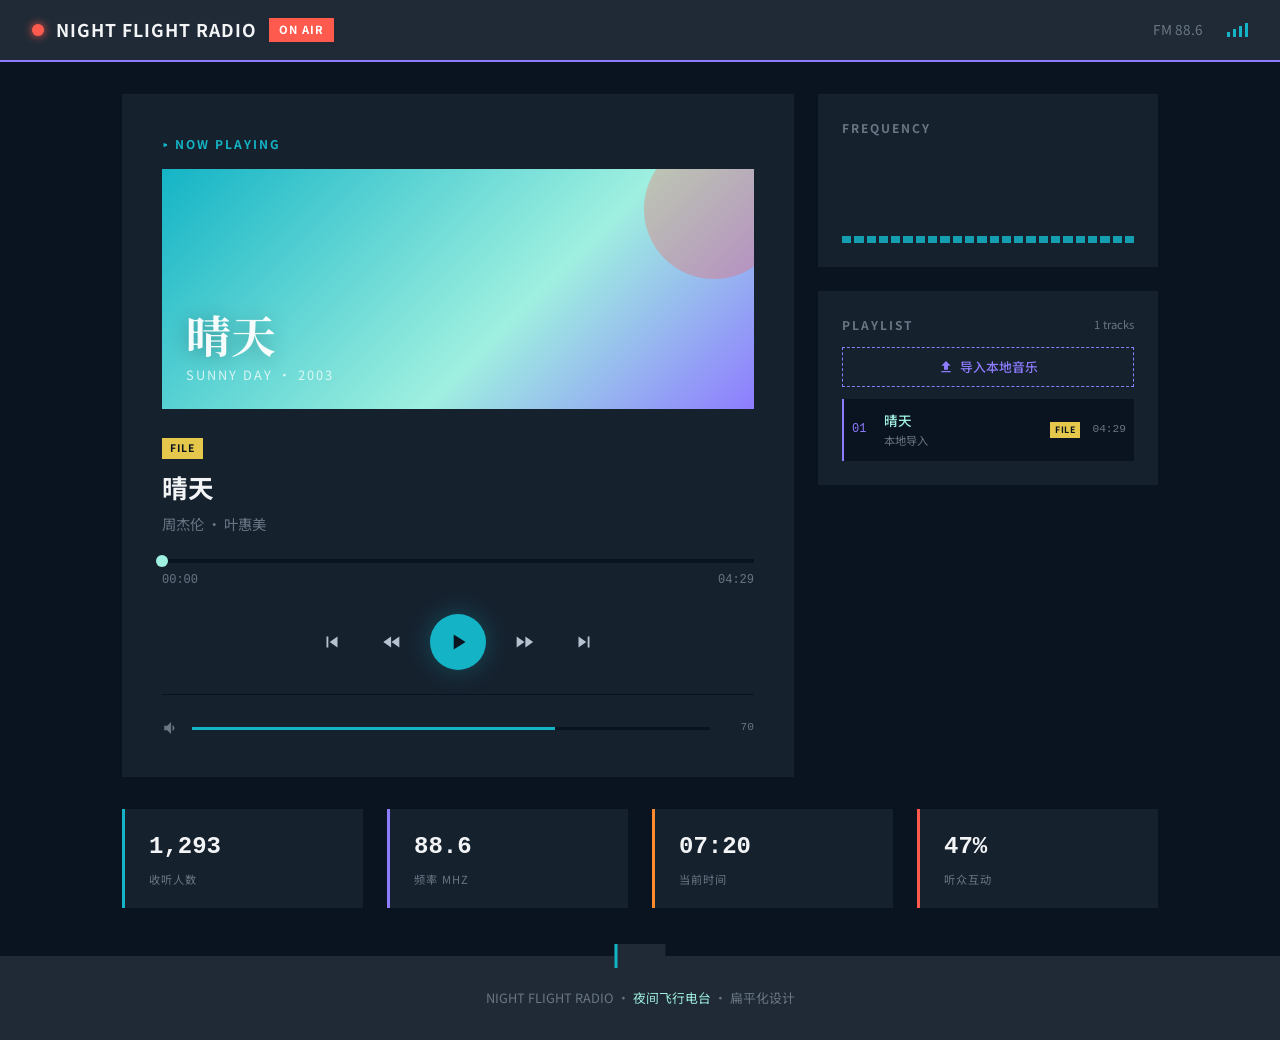
==== night-flight.html @ c96d4cb4 "Rename flat-ui-night-flight.html to night-flight.html" ====
<!DOCTYPE html>
<html lang="zh-CN">
<head>
    <meta charset="UTF-8">
    <meta name="viewport" content="width=device-width, initial-scale=1.0">
    <title>夜间飞行 · Night Radio</title>
    <link href="https://fonts.googleapis.com/css2?family=Noto+Sans+SC:wght@300;400;500;700&family=Noto+Serif+SC:wght@700&display=swap" rel="stylesheet">
    <style>
        :root {
            --night-runway: #0A1320;
            --wet-asphalt: #1F2A36;
            --panel: #16212E;
            --panel-hover: #1C2935;
            --vaporwave-teal: #14B4C6;
            --hologram-mint: #9FF0E0;
            --synthwave-purple: #8E7CFF;
            --neon-kanji: #FF5A4E;
            --sunset-glare: #FF8B2E;
            --mist-peach: #FFC19A;
            --streetlamp: #E5C84B;
            --text-bright: #F2F4F6;
            --text-mid: #B6C2CF;
            --text-dim: #6A7684;
        }

        * { margin: 0; padding: 0; box-sizing: border-box; }

        body {
            font-family: 'Noto Sans SC', -apple-system, sans-serif;
            background: var(--night-runway);
            color: var(--text-bright);
            line-height: 1.6;
            min-height: 100vh;
        }

        .topbar {
            background: var(--wet-asphalt);
            padding: 1rem 2rem;
            display: flex;
            justify-content: space-between;
            align-items: center;
            border-bottom: 2px solid var(--synthwave-purple);
        }

        .brand {
            display: flex;
            align-items: center;
            gap: 12px;
            font-weight: 700;
            font-size: 1.1rem;
            letter-spacing: 1px;
            color: var(--text-bright);
        }

        .brand-icon {
            width: 12px;
            height: 12px;
            border-radius: 50%;
            background: var(--neon-kanji);
            box-shadow: 0 0 10px var(--neon-kanji);
            animation: pulse 1.5s ease-in-out infinite;
        }

        @keyframes pulse {
            0%, 100% { opacity: 1; }
            50% { opacity: 0.4; }
        }

        .live-tag {
            background: var(--neon-kanji);
            color: #fff;
            font-size: 0.7rem;
            font-weight: 700;
            padding: 3px 10px;
            letter-spacing: 1px;
        }

        .topbar-right {
            display: flex;
            align-items: center;
            gap: 1.5rem;
            font-size: 0.85rem;
            color: var(--text-dim);
        }

        .signal-dots { display: flex; gap: 3px; align-items: flex-end; }
        .signal-dots span { width: 3px; background: var(--vaporwave-teal); }
        .signal-dots span:nth-child(1) { height: 5px; }
        .signal-dots span:nth-child(2) { height: 8px; }
        .signal-dots span:nth-child(3) { height: 11px; }
        .signal-dots span:nth-child(4) { height: 14px; }

        .layout {
            max-width: 1100px;
            margin: 2rem auto;
            padding: 0 2rem;
            display: grid;
            grid-template-columns: 1fr 340px;
            gap: 1.5rem;
        }

        .now-playing {
            background: var(--panel);
            padding: 2.5rem;
        }

        .np-label {
            font-size: 0.75rem;
            font-weight: 700;
            letter-spacing: 2px;
            color: var(--vaporwave-teal);
            text-transform: uppercase;
            margin-bottom: 1rem;
        }

        .np-cover {
            width: 100%;
            height: 240px;
            background: linear-gradient(135deg, var(--synthwave-purple) 0%, var(--vaporwave-teal) 60%, var(--hologram-mint) 100%);
            display: flex;
            align-items: flex-end;
            padding: 1.5rem;
            margin-bottom: 1.5rem;
            position: relative;
            overflow: hidden;
            cursor: pointer;
            transition: opacity 0.2s;
        }

        .np-cover:hover { opacity: 0.9; }

        .np-cover::after {
            content: "";
            position: absolute;
            right: -30px;
            top: -30px;
            width: 140px;
            height: 140px;
            border-radius: 50%;
            background: rgba(255, 90, 78, 0.3);
        }

        .np-cover-text { position: relative; z-index: 1; }

        .np-cover-text .jp {
            font-family: 'Noto Serif SC', serif;
            font-size: 2.8rem;
            font-weight: 700;
            color: rgba(255,255,255,0.95);
            line-height: 1.2;
            text-shadow: 0 2px 20px rgba(0,0,0,0.3);
        }

        .np-cover-text .en {
            font-size: 0.8rem;
            color: rgba(255,255,255,0.75);
            letter-spacing: 2px;
            margin-top: 4px;
        }

        .np-cover-upload {
            position: absolute;
            inset: 0;
            display: flex;
            align-items: center;
            justify-content: center;
            flex-direction: column;
            gap: 8px;
            color: rgba(255,255,255,0.7);
            font-size: 0.85rem;
            opacity: 0;
            transition: opacity 0.2s;
            z-index: 2;
        }

        .np-cover:hover .np-cover-upload { opacity: 1; }

        .np-cover-upload svg { width: 32px; height: 32px; fill: rgba(255,255,255,0.7); }

        .np-title {
            font-size: 1.6rem;
            font-weight: 700;
            margin-bottom: 0.25rem;
            color: var(--text-bright);
        }

        .np-artist {
            font-size: 0.9rem;
            color: var(--text-dim);
            margin-bottom: 1.5rem;
        }

        .np-badge {
            display: inline-block;
            font-size: 0.65rem;
            font-weight: 700;
            padding: 2px 8px;
            letter-spacing: 1px;
            text-transform: uppercase;
            margin-bottom: 0.5rem;
            color: var(--night-runway);
        }

        .badge-synth { background: var(--synthwave-purple); color: #fff; }
        .badge-file { background: var(--streetlamp); }

        .np-progress { margin-bottom: 1.5rem; }

        .np-bar {
            height: 4px;
            background: var(--night-runway);
            position: relative;
            margin-bottom: 0.5rem;
            cursor: pointer;
        }

        .np-bar-fill {
            height: 100%;
            width: 0%;
            background: var(--synthwave-purple);
            transition: width 0.15s linear;
        }

        .np-bar-dot {
            position: absolute;
            left: 0%;
            top: -4px;
            width: 12px;
            height: 12px;
            border-radius: 50%;
            background: var(--hologram-mint);
            transform: translateX(-50%);
            transition: left 0.15s linear;
        }

        .np-times {
            display: flex;
            justify-content: space-between;
            font-size: 0.75rem;
            color: var(--text-dim);
            font-family: 'Courier New', monospace;
        }

        .np-controls {
            display: flex;
            align-items: center;
            justify-content: center;
            gap: 1rem;
        }

        .ctrl {
            border: none;
            background: transparent;
            cursor: pointer;
            width: 44px;
            height: 44px;
            display: flex;
            align-items: center;
            justify-content: center;
            border-radius: 50%;
            transition: background 0.2s, color 0.2s;
            color: var(--text-mid);
        }

        .ctrl svg { width: 22px; height: 22px; fill: currentColor; }

        .ctrl:hover {
            background: var(--panel-hover);
            color: var(--vaporwave-teal);
        }

        .ctrl-play {
            width: 56px;
            height: 56px;
            border-radius: 50%;
            background: var(--vaporwave-teal);
            color: var(--night-runway);
            box-shadow: 0 0 24px rgba(20, 180, 198, 0.3);
        }

        .ctrl-play svg { width: 26px; height: 26px; }

        .ctrl-play:hover {
            background: var(--hologram-mint);
            color: var(--night-runway);
            box-shadow: 0 0 32px rgba(159, 240, 224, 0.4);
        }

        .np-volume {
            display: flex;
            align-items: center;
            gap: 0.75rem;
            margin-top: 1.5rem;
            padding-top: 1.5rem;
            border-top: 1px solid var(--night-runway);
        }

        .vol-icon { color: var(--text-dim); display: flex; align-items: center; }
        .vol-icon svg { width: 18px; height: 18px; fill: currentColor; }

        .vol-bar {
            flex: 1;
            height: 3px;
            background: var(--night-runway);
            position: relative;
            cursor: pointer;
        }

        .vol-fill {
            height: 100%;
            width: 70%;
            background: var(--vaporwave-teal);
        }

        .vol-val {
            font-size: 0.7rem;
            color: var(--text-dim);
            font-family: 'Courier New', monospace;
            width: 32px;
            text-align: right;
        }

        .sidebar {
            display: flex;
            flex-direction: column;
            gap: 1.5rem;
        }

        .visualizer {
            background: var(--panel);
            padding: 1.5rem;
        }

        .vis-title {
            font-size: 0.75rem;
            font-weight: 700;
            letter-spacing: 2px;
            color: var(--text-dim);
            text-transform: uppercase;
            margin-bottom: 1rem;
        }

        .vis-bars {
            display: flex;
            align-items: flex-end;
            gap: 3px;
            height: 90px;
        }

        .vis-bars span {
            flex: 1;
            background: var(--vaporwave-teal);
            opacity: 0.85;
            height: 8%;
            transition: height 0.06s ease;
        }

        .playlist {
            background: var(--panel);
            padding: 1.5rem;
        }

        .pl-head {
            display: flex;
            justify-content: space-between;
            align-items: center;
            margin-bottom: 0.75rem;
        }

        .pl-title {
            font-size: 0.75rem;
            font-weight: 700;
            letter-spacing: 2px;
            color: var(--text-dim);
            text-transform: uppercase;
        }

        .pl-count {
            font-size: 0.7rem;
            color: var(--text-dim);
        }

        .import-btn {
            display: flex;
            align-items: center;
            justify-content: center;
            gap: 6px;
            width: 100%;
            padding: 0.6rem;
            margin-bottom: 0.75rem;
            background: transparent;
            border: 1px dashed var(--synthwave-purple);
            color: var(--synthwave-purple);
            font-family: inherit;
            font-size: 0.8rem;
            font-weight: 500;
            cursor: pointer;
            transition: background 0.2s, color 0.2s;
        }

        .import-btn:hover {
            background: var(--synthwave-purple);
            color: #fff;
        }

        .import-btn svg { width: 16px; height: 16px; fill: currentColor; }

        .pl-list {
            max-height: 340px;
            overflow-y: auto;
        }

        .pl-list::-webkit-scrollbar { width: 4px; }
        .pl-list::-webkit-scrollbar-track { background: var(--night-runway); }
        .pl-list::-webkit-scrollbar-thumb { background: var(--wet-asphalt); }

        .pl-item {
            display: flex;
            align-items: center;
            gap: 0.75rem;
            padding: 0.7rem 0.5rem;
            cursor: pointer;
            transition: background 0.15s;
            border-left: 2px solid transparent;
        }

        .pl-item:hover { background: var(--night-runway); }

        .pl-num {
            font-size: 0.75rem;
            color: var(--text-dim);
            font-family: 'Courier New', monospace;
            width: 20px;
        }

        .pl-info { flex: 1; min-width: 0; }

        .pl-name {
            font-size: 0.85rem;
            font-weight: 500;
            color: var(--text-mid);
            white-space: nowrap;
            overflow: hidden;
            text-overflow: ellipsis;
        }

        .pl-artist {
            font-size: 0.7rem;
            color: var(--text-dim);
        }

        .pl-dur {
            font-size: 0.7rem;
            color: var(--text-dim);
            font-family: 'Courier New', monospace;
        }

        .pl-type {
            font-size: 0.55rem;
            padding: 1px 5px;
            font-weight: 700;
            letter-spacing: 0.5px;
        }

        .pl-type-synth { background: var(--synthwave-purple); color: #fff; }
        .pl-type-file { background: var(--streetlamp); color: var(--night-runway); }

        .pl-item.active {
            background: var(--night-runway);
            border-left-color: var(--synthwave-purple);
        }

        .pl-item.active .pl-name { color: var(--hologram-mint); }
        .pl-item.active .pl-num { color: var(--synthwave-purple); }

        .statusbar {
            max-width: 1100px;
            margin: 0 auto 3rem;
            padding: 0 2rem;
            display: grid;
            grid-template-columns: repeat(4, 1fr);
            gap: 1.5rem;
        }

        .stat {
            background: var(--panel);
            padding: 1.2rem 1.5rem;
            border-left: 3px solid var(--vaporwave-teal);
        }

        .stat:nth-child(2) { border-left-color: var(--synthwave-purple); }
        .stat:nth-child(3) { border-left-color: var(--sunset-glare); }
        .stat:nth-child(4) { border-left-color: var(--neon-kanji); }

        .stat-val {
            font-size: 1.5rem;
            font-weight: 700;
            font-family: 'Courier New', monospace;
            color: var(--text-bright);
        }

        .stat-label {
            font-size: 0.7rem;
            color: var(--text-dim);
            letter-spacing: 1px;
            text-transform: uppercase;
            margin-top: 0.25rem;
        }

        .footer {
            text-align: center;
            padding: 2rem;
            background: var(--wet-asphalt);
            color: var(--text-dim);
            font-size: 0.8rem;
        }

        .footer span { color: var(--hologram-mint); }

        .toast {
            position: fixed;
            bottom: 2rem;
            left: 50%;
            transform: translateX(-50%) translateY(100px);
            background: var(--wet-asphalt);
            color: var(--hologram-mint);
            padding: 0.75rem 1.5rem;
            font-size: 0.85rem;
            border-left: 3px solid var(--vaporwave-teal);
            transition: transform 0.3s ease;
            z-index: 100;
        }

        .toast.show { transform: translateX(-50%) translateY(0); }

        @media (max-width: 860px) {
            .layout { grid-template-columns: 1fr; }
            .statusbar { grid-template-columns: repeat(2, 1fr); }
        }
    </style>
</head>
<body>

    <header class="topbar">
        <div class="brand">
            <span class="brand-icon"></span>
            <span>NIGHT FLIGHT RADIO</span>
            <span class="live-tag">ON AIR</span>
        </div>
        <div class="topbar-right">
            <span>FM 88.6</span>
            <div class="signal-dots">
                <span></span><span></span><span></span><span></span>
            </div>
        </div>
    </header>

    <div class="layout">
        <main class="now-playing">
            <div class="np-label">▸ NOW PLAYING</div>
            <div class="np-cover" id="npCover">
                <div class="np-cover-text">
                    <div class="jp" id="coverJp">晴天</div>
                    <div class="en" id="coverEn">SUNNY DAY · 2003</div>
                </div>
                <div class="np-cover-upload">
                    <svg viewBox="0 0 24 24"><path d="M12 2C6.48 2 2 6.48 2 12s4.48 10 10 10 10-4.48 10-10S17.52 2 12 2zm5 11h-4v4h-2v-4H7v-2h4V7h2v4h4v2z"/></svg>
                    <span>点击导入音乐</span>
                </div>
            </div>
            <span class="np-badge badge-synth" id="npBadge">SYNTH</span>
            <h1 class="np-title" id="npTitle">晴天</h1>
            <p class="np-artist" id="npArtist">周杰伦 · 叶惠美</p>

            <div class="np-progress">
                <div class="np-bar" id="progressBar">
                    <div class="np-bar-fill" id="progressFill"></div>
                    <div class="np-bar-dot" id="progressDot"></div>
                </div>
                <div class="np-times">
                    <span id="curTime">00:00</span>
                    <span id="totTime">04:29</span>
                </div>
            </div>

            <div class="np-controls">
                <button class="ctrl" id="btnPrev" title="上一首">
                    <svg viewBox="0 0 24 24"><path d="M6 6h2v12H6V6zm3.5 6l8.5 6V6l-8.5 6z"/></svg>
                </button>
                <button class="ctrl" id="btnBack" title="后退10秒">
                    <svg viewBox="0 0 24 24"><path d="M11 18V6l-8.5 6 8.5 6zm.5-6l8.5 6V6l-8.5 6z"/></svg>
                </button>
                <button class="ctrl ctrl-play" id="btnPlay" title="播放/暂停">
                    <svg id="iconPlay" viewBox="0 0 24 24"><path d="M8 5v14l11-7L8 5z"/></svg>
                    <svg id="iconPause" viewBox="0 0 24 24" style="display:none"><path d="M6 5h4v14H6V5zm8 0h4v14h-4V5z"/></svg>
                </button>
                <button class="ctrl" id="btnFwd" title="前进10秒">
                    <svg viewBox="0 0 24 24"><path d="M4 18l8.5-6L4 6v12zm9.5-12v12l8.5-6-8.5-6z"/></svg>
                </button>
                <button class="ctrl" id="btnNext" title="下一首">
                    <svg viewBox="0 0 24 24"><path d="M16 6v12h2V6h-2zM6 18l8.5-6L6 6v12z"/></svg>
                </button>
            </div>

            <div class="np-volume">
                <span class="vol-icon">
                    <svg viewBox="0 0 24 24"><path d="M3 9v6h4l5 5V4L7 9H3zm13.5 3A4.5 4.5 0 0014 7.97v8.05c1.48-.73 2.5-2.25 2.5-4.02z"/></svg>
                </span>
                <div class="vol-bar" id="volBar">
                    <div class="vol-fill" id="volFill"></div>
                </div>
                <span class="vol-val" id="volVal">70</span>
            </div>
        </main>

        <aside class="sidebar">
            <div class="visualizer">
                <div class="vis-title">FREQUENCY</div>
                <div class="vis-bars" id="visBars"></div>
            </div>

            <div class="playlist">
                <div class="pl-head">
                    <span class="pl-title">PLAYLIST</span>
                    <span class="pl-count" id="plCount">6 tracks</span>
                </div>
                <button class="import-btn" id="importBtn">
                    <svg viewBox="0 0 24 24"><path d="M9 16h6v-6h4l-7-7-7 7h4v6zm-4 2h14v2H5v-2z"/></svg>
                    导入本地音乐
                </button>
                <input type="file" id="fileInput" accept="audio/*" multiple style="display:none">
                <div class="pl-list" id="plList"></div>
            </div>
        </aside>
    </div>

    <div class="statusbar">
        <div class="stat">
            <div class="stat-val" id="statListeners">1,284</div>
            <div class="stat-label">收听人数</div>
        </div>
        <div class="stat">
            <div class="stat-val">88.6</div>
            <div class="stat-label">频率 MHz</div>
        </div>
        <div class="stat">
            <div class="stat-val" id="statTime">23:34</div>
            <div class="stat-label">当前时间</div>
        </div>
        <div class="stat">
            <div class="stat-val" id="statInteract">42%</div>
            <div class="stat-label">听众互动</div>
        </div>
    </div>

    <footer class="footer">
        <p>NIGHT FLIGHT RADIO · <span>夜间飞行电台</span> · 扁平化设计</p>
    </footer>

    <div class="toast" id="toast"></div>

    <script>
        // ============ 音符频率 ============
        const N = {
            C2:65.41, D2:73.42, E2:82.41, F2:87.31, Fs2:92.50, G2:98.00, A2:110.00, B2:123.47,
            C3:130.81, D3:146.83, E3:164.81, F3:174.61, Fs3:185.00, G3:196.00, A3:220.00, B3:246.94,
            C4:261.63, D4:293.66, E4:329.63, F4:349.23, Fs4:369.99, G4:392.00, A4:440.00, B4:493.88,
            C5:523.25, D5:587.33, E5:659.25, F5:698.46, Fs5:739.99, G5:783.99, A5:880.00
        };

        // ============ 歌曲数据 ============
        const tracks = [
            {
                type: 'file',
                title: "晴天", artist: "周杰伦 · 叶惠美",
                jp: "晴天", en: "SUNNY DAY · 2003", dur: 269,
                grad: ["#14B4C6","#9FF0E0","#8E7CFF"],
                url: "http://127.0.0.1:8090/" + encodeURI("周杰伦 - 晴天.mp3")
            }
        ];

        // ============ Web Audio 引擎 ============
        let audioCtx = null;
        let masterGain = null;
        let analyser = null;
        let activeNodes = [];
        let schedTimer = null;
        let nextNoteTime = 0;
        let melodyIdx = 0;
        let bassIdx = 0;

        // 文件播放用
        let audioEl = null;
        let mediaSource = null;

        function initAudio() {
            if (audioCtx) return;
            audioCtx = new (window.AudioContext || window.webkitAudioContext)();
            masterGain = audioCtx.createGain();
            masterGain.gain.value = volume / 100 * 0.35;
            analyser = audioCtx.createAnalyser();
            analyser.fftSize = 64;
            masterGain.connect(analyser);
            analyser.connect(audioCtx.destination);

            // 创建 audio 元素用于文件播放
            audioEl = new Audio();
            audioEl.crossOrigin = 'anonymous';
            mediaSource = audioCtx.createMediaElementSource(audioEl);
            mediaSource.connect(masterGain);

            audioEl.addEventListener('ended', () => {
                nextTrack(true);
            });
            audioEl.addEventListener('loadedmetadata', () => {
                const t = tracks[currentIdx];
                if (t.type === 'file') {
                    t.dur = audioEl.duration;
                    elTotTime.textContent = fmt(t.dur);
                    renderPlaylist();
                }
            });
            audioEl.addEventListener('timeupdate', () => {
                if (tracks[currentIdx] && tracks[currentIdx].type === 'file' && !audioEl.seeking) {
                    currentTime = audioEl.currentTime;
                    updateProgress();
                }
            });
        }

        // 合成音符
        function playNote(freq, startTime, dur, type, vol) {
            const osc = audioCtx.createOscillator();
            const gain = audioCtx.createGain();
            const filter = audioCtx.createBiquadFilter();
            osc.type = type;
            osc.frequency.value = freq;
            filter.type = 'lowpass';
            filter.frequency.value = 2200;
            filter.Q.value = 3;
            osc.connect(filter);
            filter.connect(gain);
            gain.connect(masterGain);
            gain.gain.setValueAtTime(0, startTime);
            gain.gain.linearRampToValueAtTime(vol, startTime + 0.015);
            gain.gain.exponentialRampToValueAtTime(vol * 0.6, startTime + 0.08);
            gain.gain.exponentialRampToValueAtTime(0.0001, startTime + dur);
            osc.start(startTime);
            osc.stop(startTime + dur + 0.05);
            activeNodes.push(osc);
            osc.onended = () => {
                const i = activeNodes.indexOf(osc);
                if (i >= 0) activeNodes.splice(i, 1);
            };
        }

        function scheduler() {
            const t = tracks[currentIdx];
            const beatDur = 60 / t.bpm;
            const ahead = 0.2;
            while (nextNoteTime < audioCtx.currentTime + ahead) {
                const mNote = t.melody[melodyIdx % t.melody.length];
                playNote(mNote, nextNoteTime, beatDur * 0.9, t.wave, 0.18);
                if (melodyIdx % 2 === 0) {
                    const bNote = t.bass[bassIdx % t.bass.length];
                    playNote(bNote, nextNoteTime, beatDur * 1.8, 'sine', 0.35);
                    bassIdx++;
                }
                if (melodyIdx % 4 === 0) {
                    playNote(mNote * 2, nextNoteTime + beatDur * 0.5, beatDur * 0.4, 'sine', 0.06);
                }
                nextNoteTime += beatDur;
                melodyIdx++;
            }
        }

        function startSynth() {
            initAudio();
            if (audioCtx.state === 'suspended') audioCtx.resume();
            nextNoteTime = audioCtx.currentTime + 0.05;
            schedTimer = setInterval(scheduler, 50);
        }

        function stopSynth() {
            if (schedTimer) { clearInterval(schedTimer); schedTimer = null; }
            activeNodes.forEach(n => { try { n.stop(); } catch(e){} });
            activeNodes = [];
        }

        function startFile() {
            initAudio();
            if (audioCtx.state === 'suspended') audioCtx.resume();
            const t = tracks[currentIdx];
            if (audioEl.src !== t.url) {
                audioEl.src = t.url;
            }
            audioEl.currentTime = currentTime;
            audioEl.play().catch(e => showToast('播放失败: ' + e.message));
        }

        function stopFile() {
            if (audioEl) { audioEl.pause(); }
        }

        // ============ 播放器状态 ============
        let currentIdx = 0;
        let isPlaying = false;
        let currentTime = 0;
        let volume = 70;
        let timer = null;

        // DOM
        const elTitle = document.getElementById('npTitle');
        const elArtist = document.getElementById('npArtist');
        const elCoverJp = document.getElementById('coverJp');
        const elCoverEn = document.getElementById('coverEn');
        const elCover = document.getElementById('npCover');
        const elBadge = document.getElementById('npBadge');
        const elPlayBtn = document.getElementById('btnPlay');
        const elIconPlay = document.getElementById('iconPlay');
        const elIconPause = document.getElementById('iconPause');
        const elPrev = document.getElementById('btnPrev');
        const elNext = document.getElementById('btnNext');
        const elBack = document.getElementById('btnBack');
        const elFwd = document.getElementById('btnFwd');
        const elProgBar = document.getElementById('progressBar');
        const elProgFill = document.getElementById('progressFill');
        const elProgDot = document.getElementById('progressDot');
        const elCurTime = document.getElementById('curTime');
        const elTotTime = document.getElementById('totTime');
        const elVolBar = document.getElementById('volBar');
        const elVolFill = document.getElementById('volFill');
        const elVolVal = document.getElementById('volVal');
        const elPlList = document.getElementById('plList');
        const elPlCount = document.getElementById('plCount');
        const elVisBars = document.getElementById('visBars');
        const elToast = document.getElementById('toast');
        const elStatTime = document.getElementById('statTime');
        const elStatListeners = document.getElementById('statListeners');
        const elStatInteract = document.getElementById('statInteract');
        const elImportBtn = document.getElementById('importBtn');
        const elFileInput = document.getElementById('fileInput');

        function fmt(sec) {
            if (isNaN(sec) || sec === Infinity) return '--:--';
            const m = Math.floor(sec / 60);
            const s = Math.floor(sec % 60);
            return String(m).padStart(2,'0') + ':' + String(s).padStart(2,'0');
        }

        function showToast(msg) {
            elToast.textContent = msg;
            elToast.classList.add('show');
            clearTimeout(elToast._t);
            elToast._t = setTimeout(() => elToast.classList.remove('show'), 2000);
        }

        function renderPlaylist() {
            elPlList.innerHTML = '';
            elPlCount.textContent = tracks.length + ' tracks';
            tracks.forEach((t, i) => {
                const div = document.createElement('div');
                div.className = 'pl-item' + (i === currentIdx ? ' active' : '');
                const artistShort = t.type === 'file' ? '本地导入' : (t.artist.split('·')[0].trim());
                const typeBadge = t.type === 'file'
                    ? '<span class="pl-type pl-type-file">FILE</span>'
                    : '<span class="pl-type pl-type-synth">SYNTH</span>';
                div.innerHTML = `
                    <span class="pl-num">${String(i+1).padStart(2,'0')}</span>
                    <div class="pl-info">
                        <div class="pl-name">${t.title}</div>
                        <div class="pl-artist">${artistShort}</div>
                    </div>
                    ${typeBadge}
                    <span class="pl-dur">${fmt(t.dur)}</span>
                `;
                div.addEventListener('click', () => selectTrack(i));
                elPlList.appendChild(div);
            });
        }

        function loadTrack(idx) {
            const t = tracks[idx];
            elTitle.textContent = t.title;
            elArtist.textContent = t.artist;
            elCoverJp.textContent = t.jp || t.title;
            elCoverEn.textContent = t.en || 'LOCAL FILE';
            elCover.style.background = `linear-gradient(135deg, ${t.grad[0]} 0%, ${t.grad[1]} 60%, ${t.grad[2]} 100%)`;

            if (t.type === 'file') {
                elBadge.textContent = 'FILE';
                elBadge.className = 'np-badge badge-file';
            } else {
                elBadge.textContent = 'SYNTH';
                elBadge.className = 'np-badge badge-synth';
            }

            elTotTime.textContent = fmt(t.dur);
            currentTime = 0;
            melodyIdx = 0;
            bassIdx = 0;
            updateProgress();
            renderPlaylist();
        }

        function selectTrack(idx) {
            const wasPlaying = isPlaying;
            stopAll();
            currentIdx = idx;
            loadTrack(idx);
            if (wasPlaying) {
                playCurrent();
            }
            showToast('▶ ' + tracks[idx].title);
        }

        function stopAll() {
            stopSynth();
            stopFile();
            stopTimer();
        }

        function playCurrent() {
            const t = tracks[currentIdx];
            if (t.type === 'synth') {
                startSynth();
                startTimer();
            } else {
                startFile();
                // 文件模式用 timeupdate 驱动进度，不需要 timer
            }
            startVisLoop();
        }

        function updateProgress() {
            const t = tracks[currentIdx];
            const pct = (currentTime / t.dur) * 100;
            elProgFill.style.width = pct + '%';
            elProgDot.style.left = pct + '%';
            elCurTime.textContent = fmt(currentTime);
        }

        function togglePlay() {
            isPlaying = !isPlaying;
            if (isPlaying) {
                elIconPlay.style.display = 'none';
                elIconPause.style.display = 'block';
                playCurrent();
            } else {
                elIconPlay.style.display = 'block';
                elIconPause.style.display = 'none';
                stopAll();
            }
        }

        function startTimer() {
            stopTimer();
            timer = setInterval(() => {
                currentTime += 1;
                if (currentTime >= tracks[currentIdx].dur) {
                    nextTrack(true);
                    return;
                }
                updateProgress();
            }, 1000);
        }

        function stopTimer() {
            if (timer) { clearInterval(timer); timer = null; }
        }

        function nextTrack(auto) {
            const wasPlaying = isPlaying;
            stopAll();
            currentIdx = (currentIdx + 1) % tracks.length;
            loadTrack(currentIdx);
            if (wasPlaying) {
                playCurrent();
            }
            if (!auto) showToast('▶ ' + tracks[currentIdx].title);
        }

        function prevTrack() {
            const wasPlaying = isPlaying;
            stopAll();
            currentIdx = (currentIdx - 1 + tracks.length) % tracks.length;
            loadTrack(currentIdx);
            if (wasPlaying) {
                playCurrent();
            }
            showToast('▶ ' + tracks[currentIdx].title);
        }

        // ============ 频谱可视化 ============
        let visRaf = null;
        function buildBars() {
            elVisBars.innerHTML = '';
            for (let i = 0; i < 24; i++) {
                elVisBars.appendChild(document.createElement('span'));
            }
        }

        function startVisLoop() {
            if (visRaf) cancelAnimationFrame(visRaf);
            const bars = elVisBars.children;
            const data = new Uint8Array(32);

            function draw() {
                if (!isPlaying) {
                    for (let i = 0; i < bars.length; i++) bars[i].style.height = '8%';
                    visRaf = null;
                    return;
                }
                if (analyser) {
                    analyser.getByteFrequencyData(data);
                    for (let i = 0; i < bars.length; i++) {
                        const idx = Math.floor(i * data.length / bars.length);
                        const h = Math.max(8, (data[idx] / 255) * 100);
                        bars[i].style.height = h + '%';
                        bars[i].style.opacity = 0.6 + (h / 100) * 0.4;
                    }
                }
                visRaf = requestAnimationFrame(draw);
            }
            draw();
        }

        // ============ 导入音乐 ============
        const fileGrads = [
            ["#8E7CFF","#FF5A4E","#FF8B2E"],
            ["#14B4C6","#9FF0E0","#8E7CFF"],
            ["#FF8B2E","#E5C84B","#FFC19A"],
            ["#FF5A4E","#8E7CFF","#14B4C6"],
            ["#E5C84B","#14B4C6","#9FF0E0"]
        ];

        elImportBtn.addEventListener('click', () => elFileInput.click());
        elCover.addEventListener('click', () => elFileInput.click());

        elFileInput.addEventListener('change', (e) => {
            const files = Array.from(e.target.files);
            if (!files.length) return;

            files.forEach((file, i) => {
                const url = URL.createObjectURL(file);
                const name = file.name.replace(/\.[^.]+$/, '');
                const grad = fileGrads[(tracks.length + i) % fileGrads.length];
                tracks.push({
                    type: 'file',
                    title: name,
                    artist: '本地导入 · ' + (file.size > 1048576
                        ? (file.size / 1048576).toFixed(1) + ' MB'
                        : (file.size / 1024).toFixed(0) + ' KB'),
                    jp: name.slice(0, 6),
                    en: 'LOCAL FILE',
                    dur: 0,
                    grad: grad,
                    url: url
                });
            });

            showToast('已导入 ' + files.length + ' 首音乐');
            renderPlaylist();

            // 自动播放第一首导入的歌
            const firstNewIdx = tracks.length - files.length;
            selectTrack(firstNewIdx);
            if (!isPlaying) togglePlay();

            elFileInput.value = '';
        });

        // ============ 交互事件 ============
        elProgBar.addEventListener('click', (e) => {
            const rect = elProgBar.getBoundingClientRect();
            const pct = (e.clientX - rect.left) / rect.width;
            const t = tracks[currentIdx];
            currentTime = Math.floor(pct * t.dur);
            if (t.type === 'file' && audioEl) {
                audioEl.currentTime = currentTime;
            }
            updateProgress();
        });

        elVolBar.addEventListener('click', (e) => {
            const rect = elVolBar.getBoundingClientRect();
            const pct = Math.round((e.clientX - rect.left) / rect.width * 100);
            volume = Math.max(0, Math.min(100, pct));
            elVolFill.style.width = volume + '%';
            elVolVal.textContent = volume;
            if (masterGain) masterGain.gain.value = volume / 100 * 0.35;
        });

        elPlayBtn.addEventListener('click', togglePlay);
        elNext.addEventListener('click', () => nextTrack(false));
        elPrev.addEventListener('click', prevTrack);
        elBack.addEventListener('click', () => {
            currentTime = Math.max(0, currentTime - 10);
            const t = tracks[currentIdx];
            if (t.type === 'file' && audioEl) audioEl.currentTime = currentTime;
            updateProgress();
            showToast('⏪ 后退 10 秒');
        });
        elFwd.addEventListener('click', () => {
            const t = tracks[currentIdx];
            currentTime = Math.min(t.dur, currentTime + 10);
            if (t.type === 'file' && audioEl) audioEl.currentTime = currentTime;
            updateProgress();
            showToast('⏩ 前进 10 秒');
        });

        document.addEventListener('keydown', (e) => {
            if (e.target.tagName === 'INPUT') return;
            if (e.code === 'Space') { e.preventDefault(); togglePlay(); }
            if (e.code === 'ArrowRight') nextTrack(false);
            if (e.code === 'ArrowLeft') prevTrack();
        });

        // 实时时钟 + 听众波动
        function updateClock() {
            const now = new Date();
            elStatTime.textContent = String(now.getHours()).padStart(2,'0') + ':' + String(now.getMinutes()).padStart(2,'0');
        }

        let listeners = 1284, interact = 42;
        setInterval(() => {
            listeners += Math.floor(Math.random() * 7) - 3;
            if (listeners < 800) listeners = 800;
            elStatListeners.textContent = listeners.toLocaleString();
            interact += Math.floor(Math.random() * 5) - 2;
            interact = Math.max(20, Math.min(80, interact));
            elStatInteract.textContent = interact + '%';
        }, 3000);

        // 初始化
        buildBars();
        loadTrack(0);
        updateClock();
        setInterval(updateClock, 1000);
        elVolFill.style.width = volume + '%';
    </script>
</body>
</html>
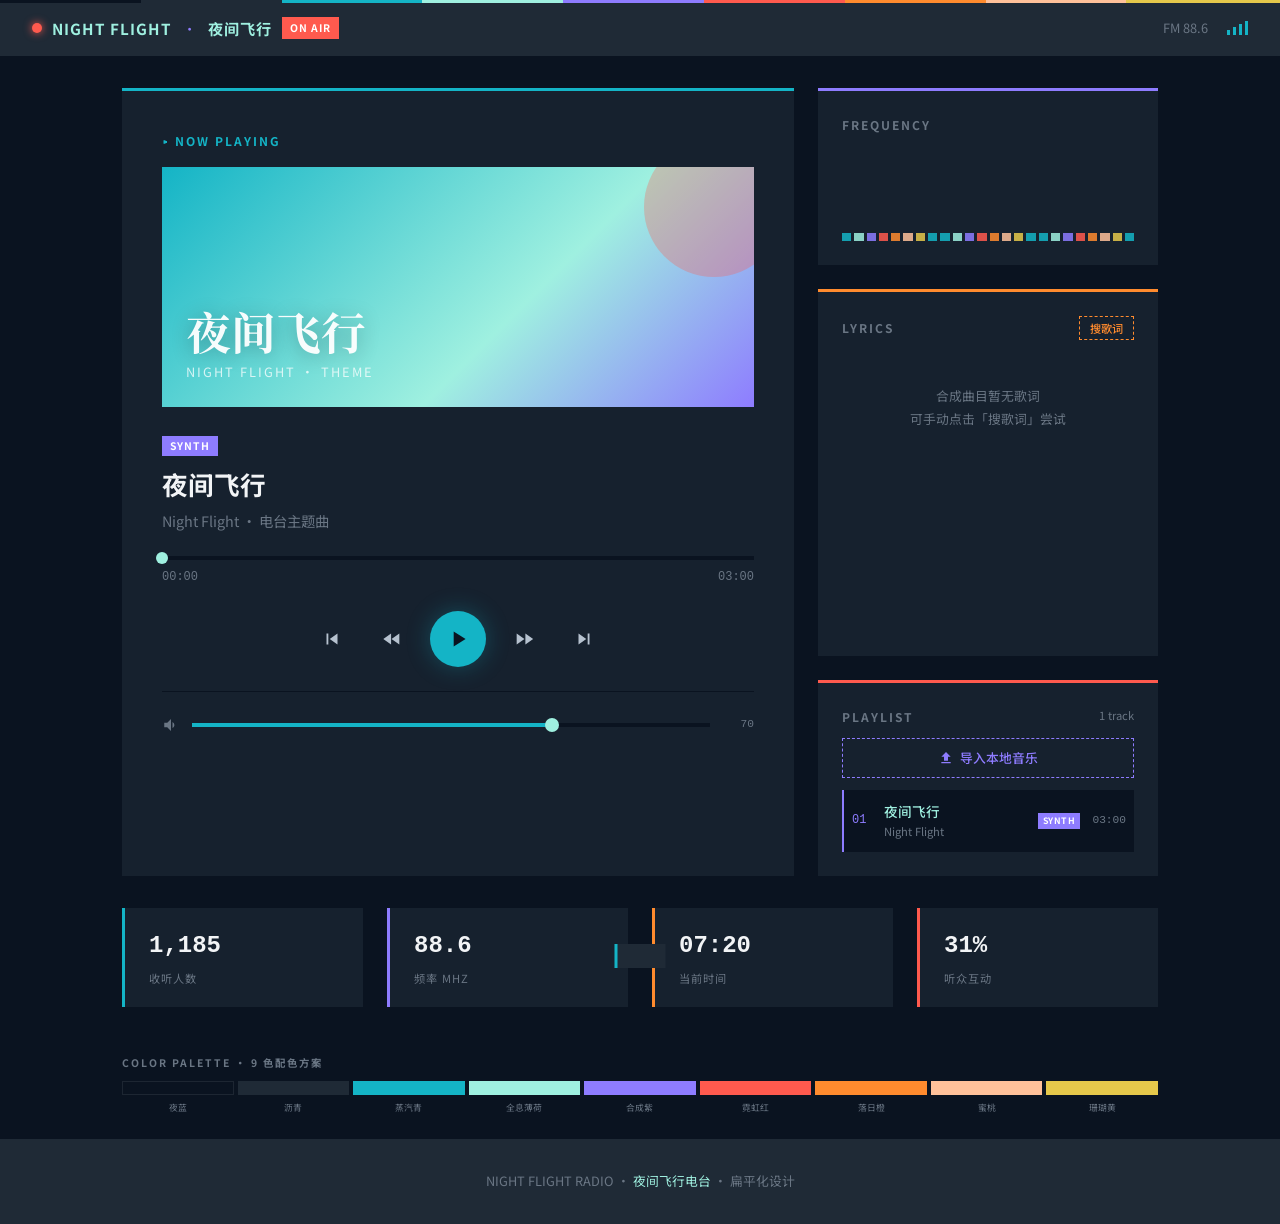
==== commit 2956fb8b: "提交修改" ====
--- a/night-flight.html
+++ b/night-flight.html
@@ -2,7 +2,7 @@
 <html lang="zh-CN">
 <head>
     <meta charset="UTF-8">
-    <meta name="viewport" content="width=device-width, initial-scale=1.0">
+    <meta name="viewport" content="width=device-width, initial-scale=1.0, user-scalable=no">
     <title>夜间飞行 · Night Radio</title>
     <link href="https://fonts.googleapis.com/css2?family=Noto+Sans+SC:wght@300;400;500;700&family=Noto+Serif+SC:wght@700&display=swap" rel="stylesheet">
     <style>
@@ -31,6 +31,7 @@
             color: var(--text-bright);
             line-height: 1.6;
             min-height: 100vh;
+            -webkit-tap-highlight-color: transparent;
         }
 
         .topbar {
@@ -39,47 +40,72 @@
             display: flex;
             justify-content: space-between;
             align-items: center;
-            border-bottom: 2px solid var(--synthwave-purple);
+            position: relative;
+            overflow: hidden;
+        }
+
+        .topbar::before {
+            content: "";
+            position: absolute;
+            left: 0;
+            top: 0;
+            width: 100%;
+            height: 3px;
+            background: linear-gradient(90deg,
+                var(--night-runway) 0%, var(--night-runway) 11%,
+                var(--wet-asphalt) 11%, var(--wet-asphalt) 22%,
+                var(--vaporwave-teal) 22%, var(--vaporwave-teal) 33%,
+                var(--hologram-mint) 33%, var(--hologram-mint) 44%,
+                var(--synthwave-purple) 44%, var(--synthwave-purple) 55%,
+                var(--neon-kanji) 55%, var(--neon-kanji) 66%,
+                var(--sunset-glare) 66%, var(--sunset-glare) 77%,
+                var(--mist-peach) 77%, var(--mist-peach) 88%,
+                var(--streetlamp) 88%, var(--streetlamp) 100%);
         }
 
         .brand {
             display: flex;
             align-items: center;
-            gap: 12px;
+            gap: 10px;
             font-weight: 700;
-            font-size: 1.1rem;
+            font-size: 0.95rem;
             letter-spacing: 1px;
-            color: var(--text-bright);
-        }
-
-        .brand-icon {
-            width: 12px;
-            height: 12px;
+            color: var(--hologram-mint);
+        }
+
+        .brand-dot {
+            width: 10px;
+            height: 10px;
             border-radius: 50%;
             background: var(--neon-kanji);
-            box-shadow: 0 0 10px var(--neon-kanji);
+            box-shadow: 0 0 8px var(--neon-kanji);
             animation: pulse 1.5s ease-in-out infinite;
         }
 
         @keyframes pulse {
             0%, 100% { opacity: 1; }
-            50% { opacity: 0.4; }
+            50% { opacity: 0.35; }
+        }
+
+        .brand-sep {
+            color: var(--synthwave-purple);
+            font-weight: 300;
         }
 
         .live-tag {
             background: var(--neon-kanji);
             color: #fff;
-            font-size: 0.7rem;
+            font-size: 0.65rem;
             font-weight: 700;
-            padding: 3px 10px;
+            padding: 3px 8px;
             letter-spacing: 1px;
         }
 
         .topbar-right {
             display: flex;
             align-items: center;
-            gap: 1.5rem;
-            font-size: 0.85rem;
+            gap: 1.2rem;
+            font-size: 0.8rem;
             color: var(--text-dim);
         }
 
@@ -102,6 +128,7 @@
         .now-playing {
             background: var(--panel);
             padding: 2.5rem;
+            border-top: 3px solid var(--vaporwave-teal);
         }
 
         .np-label {
@@ -212,6 +239,7 @@
             position: relative;
             margin-bottom: 0.5rem;
             cursor: pointer;
+            touch-action: none;
         }
 
         .np-bar-fill {
@@ -295,20 +323,49 @@
             border-top: 1px solid var(--night-runway);
         }
 
-        .vol-icon { color: var(--text-dim); display: flex; align-items: center; }
+        .vol-icon { color: var(--text-dim); display: flex; align-items: center; cursor: pointer; }
         .vol-icon svg { width: 18px; height: 18px; fill: currentColor; }
 
-        .vol-bar {
+        .vol-slider {
             flex: 1;
-            height: 3px;
+            -webkit-appearance: none;
+            appearance: none;
+            height: 4px;
+            background: linear-gradient(to right, #14B4C6 70%, #0A1320 70%);
+            outline: none;
+            cursor: pointer;
+        }
+
+        .vol-slider::-webkit-slider-thumb {
+            -webkit-appearance: none;
+            appearance: none;
+            width: 14px;
+            height: 14px;
+            border-radius: 50%;
+            background: var(--hologram-mint);
+            cursor: pointer;
+            margin-top: -5px;
+        }
+
+        .vol-slider::-webkit-slider-runnable-track {
+            height: 4px;
+        }
+
+        .vol-slider::-moz-range-thumb {
+            width: 14px;
+            height: 14px;
+            border-radius: 50%;
+            background: var(--hologram-mint);
+            border: none;
+            cursor: pointer;
+        }
+
+        .vol-slider::-moz-range-track {
+            height: 4px;
             background: var(--night-runway);
-            position: relative;
-            cursor: pointer;
-        }
-
-        .vol-fill {
-            height: 100%;
-            width: 70%;
+        }
+
+        .vol-slider::-moz-range-progress {
             background: var(--vaporwave-teal);
         }
 
@@ -329,6 +386,7 @@
         .visualizer {
             background: var(--panel);
             padding: 1.5rem;
+            border-top: 3px solid var(--synthwave-purple);
         }
 
         .vis-title {
@@ -349,15 +407,112 @@
 
         .vis-bars span {
             flex: 1;
-            background: var(--vaporwave-teal);
             opacity: 0.85;
             height: 8%;
             transition: height 0.06s ease;
         }
 
+        /* ============ 歌词面板 ============ */
+        .lyrics-panel {
+            background: var(--panel);
+            padding: 1.5rem;
+            border-top: 3px solid var(--sunset-glare);
+            max-height: 380px;
+            overflow: hidden;
+            position: relative;
+        }
+
+        .lyrics-head {
+            display: flex;
+            justify-content: space-between;
+            align-items: center;
+            margin-bottom: 0.75rem;
+        }
+
+        .lyrics-title {
+            font-size: 0.75rem;
+            font-weight: 700;
+            letter-spacing: 2px;
+            color: var(--text-dim);
+            text-transform: uppercase;
+        }
+
+        .lyrics-search-btn {
+            background: transparent;
+            border: 1px dashed var(--sunset-glare);
+            color: var(--sunset-glare);
+            font-family: inherit;
+            font-size: 0.7rem;
+            font-weight: 500;
+            padding: 3px 10px;
+            cursor: pointer;
+            transition: background 0.2s, color 0.2s;
+        }
+
+        .lyrics-search-btn:hover {
+            background: var(--sunset-glare);
+            color: var(--night-runway);
+        }
+
+        .lyrics-body {
+            height: 280px;
+            overflow-y: auto;
+            scroll-behavior: smooth;
+            mask-image: linear-gradient(to bottom, transparent 0%, black 8%, black 90%, transparent 100%);
+            -webkit-mask-image: linear-gradient(to bottom, transparent 0%, black 8%, black 90%, transparent 100%);
+        }
+
+        .lyrics-body::-webkit-scrollbar { width: 3px; }
+        .lyrics-body::-webkit-scrollbar-track { background: transparent; }
+        .lyrics-body::-webkit-scrollbar-thumb { background: var(--wet-asphalt); }
+
+        .lyrics-line {
+            font-size: 0.82rem;
+            color: var(--text-dim);
+            padding: 0.35rem 0;
+            line-height: 1.6;
+            transition: color 0.25s, font-size 0.25s;
+            text-align: center;
+        }
+
+        .lyrics-line.active {
+            color: var(--mist-peach);
+            font-size: 0.95rem;
+            font-weight: 500;
+        }
+
+        .lyrics-line.past {
+            color: var(--text-dim);
+            opacity: 0.45;
+        }
+
+        .lyrics-empty {
+            color: var(--text-dim);
+            font-size: 0.8rem;
+            text-align: center;
+            padding: 2rem 0;
+            line-height: 1.8;
+        }
+
+        .lyrics-loading {
+            color: var(--sunset-glare);
+            font-size: 0.8rem;
+            text-align: center;
+            padding: 2rem 0;
+        }
+
+        .lyrics-plain {
+            white-space: pre-line;
+            text-align: center;
+            font-size: 0.8rem;
+            color: var(--text-mid);
+            line-height: 1.7;
+        }
+
         .playlist {
             background: var(--panel);
             padding: 1.5rem;
+            border-top: 3px solid var(--neon-kanji);
         }
 
         .pl-head {
@@ -507,6 +662,55 @@
             margin-top: 0.25rem;
         }
 
+        .palette-strip {
+            max-width: 1100px;
+            margin: 0 auto 1.5rem;
+            padding: 0 2rem;
+        }
+
+        .palette-head {
+            font-size: 0.65rem;
+            font-weight: 700;
+            letter-spacing: 2px;
+            color: var(--text-dim);
+            text-transform: uppercase;
+            margin-bottom: 0.6rem;
+        }
+
+        .palette-bars {
+            display: grid;
+            grid-template-columns: repeat(9, 1fr);
+            height: 14px;
+            gap: 4px;
+        }
+
+        .palette-bars span { height: 100%; }
+        .palette-bars span:nth-child(1) { background: var(--night-runway); border: 1px solid rgba(255,255,255,0.08); }
+        .palette-bars span:nth-child(2) { background: var(--wet-asphalt); }
+        .palette-bars span:nth-child(3) { background: var(--vaporwave-teal); }
+        .palette-bars span:nth-child(4) { background: var(--hologram-mint); }
+        .palette-bars span:nth-child(5) { background: var(--synthwave-purple); }
+        .palette-bars span:nth-child(6) { background: var(--neon-kanji); }
+        .palette-bars span:nth-child(7) { background: var(--sunset-glare); }
+        .palette-bars span:nth-child(8) { background: var(--mist-peach); }
+        .palette-bars span:nth-child(9) { background: var(--streetlamp); }
+
+        .palette-names {
+            display: grid;
+            grid-template-columns: repeat(9, 1fr);
+            gap: 4px;
+            margin-top: 0.4rem;
+        }
+
+        .palette-names span {
+            font-size: 0.55rem;
+            color: var(--text-dim);
+            text-align: center;
+            white-space: nowrap;
+            overflow: hidden;
+            text-overflow: ellipsis;
+        }
+
         .footer {
             text-align: center;
             padding: 2rem;
@@ -533,9 +737,73 @@
 
         .toast.show { transform: translateX(-50%) translateY(0); }
 
+        /* ============ 平板适配 ============ */
         @media (max-width: 860px) {
-            .layout { grid-template-columns: 1fr; }
-            .statusbar { grid-template-columns: repeat(2, 1fr); }
+            .topbar { padding: 0.8rem 1rem; }
+            .palette-strip { padding: 0 1rem; }
+            .layout {
+                grid-template-columns: 1fr;
+                padding: 0 1rem;
+                margin: 1rem auto;
+            }
+            .now-playing { padding: 1.5rem; }
+            .np-cover { height: 200px; }
+            .np-cover-text .jp { font-size: 2.2rem; }
+            .np-controls { gap: 0.75rem; }
+            .statusbar { grid-template-columns: repeat(2, 1fr); gap: 1rem; padding: 0 1rem; }
+            .stat { padding: 1rem; }
+            .stat-val { font-size: 1.2rem; }
+            .vol-slider::-webkit-slider-thumb { width: 18px; height: 18px; margin-top: -7px; }
+            .vol-slider::-moz-range-thumb { width: 18px; height: 18px; }
+        }
+
+        /* ============ 手机适配 ============ */
+        @media (max-width: 480px) {
+            .topbar { padding: 0.6rem 0.75rem; }
+            .brand { font-size: 0.75rem; gap: 6px; }
+            .live-tag { font-size: 0.55rem; padding: 2px 6px; }
+            .topbar-right { gap: 0.5rem; font-size: 0.7rem; }
+            .signal-dots { display: none; }
+            .palette-strip { padding: 0 0.75rem; margin-bottom: 1rem; }
+            .palette-bars { height: 10px; gap: 2px; }
+            .palette-names span { font-size: 0.45rem; }
+            .layout { margin: 0.5rem auto; padding: 0 0.75rem; }
+            .now-playing { padding: 1rem; }
+            .np-label { font-size: 0.65rem; margin-bottom: 0.75rem; }
+            .np-cover { height: 130px; padding: 1rem; margin-bottom: 1rem; }
+            .np-cover-text .jp { font-size: 1.5rem; }
+            .np-cover-text .en { font-size: 0.65rem; letter-spacing: 1px; }
+            .np-title { font-size: 1.1rem; }
+            .np-artist { font-size: 0.8rem; margin-bottom: 1rem; }
+            .np-bar { height: 6px; }
+            .np-bar-dot { width: 16px; height: 16px; top: -5px; }
+            .np-controls { gap: 0.4rem; }
+            .ctrl { width: 42px; height: 42px; }
+            .ctrl svg { width: 20px; height: 20px; }
+            .ctrl-play { width: 50px; height: 50px; }
+            .ctrl-play svg { width: 24px; height: 24px; }
+            .np-volume { gap: 0.6rem; margin-top: 1rem; padding-top: 1rem; }
+            .vol-slider { height: 6px; }
+            .vol-slider::-webkit-slider-thumb { width: 20px; height: 20px; margin-top: -7px; }
+            .vol-slider::-moz-range-thumb { width: 20px; height: 20px; }
+            .vol-slider::-webkit-slider-runnable-track { height: 6px; }
+            .vol-slider::-moz-range-track { height: 6px; }
+            .visualizer { padding: 1rem; }
+            .vis-title { font-size: 0.65rem; }
+            .vis-bars { height: 60px; }
+            .lyrics-panel { padding: 1rem; max-height: 300px; }
+            .lyrics-title { font-size: 0.65rem; }
+            .lyrics-body { height: 200px; }
+            .lyrics-line { font-size: 0.75rem; padding: 0.25rem 0; }
+            .lyrics-line.active { font-size: 0.85rem; }
+            .playlist { padding: 1rem; }
+            .pl-list { max-height: 180px; }
+            .statusbar { grid-template-columns: repeat(2, 1fr); gap: 0.6rem; padding: 0 0.75rem; margin-bottom: 1.5rem; }
+            .stat { padding: 0.75rem 1rem; }
+            .stat-val { font-size: 1rem; }
+            .stat-label { font-size: 0.6rem; }
+            .footer { padding: 1rem; font-size: 0.7rem; }
+            .toast { bottom: 1rem; font-size: 0.8rem; padding: 0.6rem 1rem; }
         }
     </style>
 </head>
@@ -543,8 +811,10 @@
 
     <header class="topbar">
         <div class="brand">
-            <span class="brand-icon"></span>
-            <span>NIGHT FLIGHT RADIO</span>
+            <span class="brand-dot"></span>
+            <span>NIGHT FLIGHT</span>
+            <span class="brand-sep">·</span>
+            <span>夜间飞行</span>
             <span class="live-tag">ON AIR</span>
         </div>
         <div class="topbar-right">
@@ -560,8 +830,8 @@
             <div class="np-label">▸ NOW PLAYING</div>
             <div class="np-cover" id="npCover">
                 <div class="np-cover-text">
-                    <div class="jp" id="coverJp">晴天</div>
-                    <div class="en" id="coverEn">SUNNY DAY · 2003</div>
+                    <div class="jp" id="coverJp">夜间飞行</div>
+                    <div class="en" id="coverEn">NIGHT FLIGHT · THEME</div>
                 </div>
                 <div class="np-cover-upload">
                     <svg viewBox="0 0 24 24"><path d="M12 2C6.48 2 2 6.48 2 12s4.48 10 10 10 10-4.48 10-10S17.52 2 12 2zm5 11h-4v4h-2v-4H7v-2h4V7h2v4h4v2z"/></svg>
@@ -569,8 +839,8 @@
                 </div>
             </div>
             <span class="np-badge badge-synth" id="npBadge">SYNTH</span>
-            <h1 class="np-title" id="npTitle">晴天</h1>
-            <p class="np-artist" id="npArtist">周杰伦 · 叶惠美</p>
+            <h1 class="np-title" id="npTitle">夜间飞行</h1>
+            <p class="np-artist" id="npArtist">Night Flight · 电台主题曲</p>
 
             <div class="np-progress">
                 <div class="np-bar" id="progressBar">
@@ -579,7 +849,7 @@
                 </div>
                 <div class="np-times">
                     <span id="curTime">00:00</span>
-                    <span id="totTime">04:29</span>
+                    <span id="totTime">03:00</span>
                 </div>
             </div>
 
@@ -603,12 +873,10 @@
             </div>
 
             <div class="np-volume">
-                <span class="vol-icon">
+                <span class="vol-icon" id="volIcon">
                     <svg viewBox="0 0 24 24"><path d="M3 9v6h4l5 5V4L7 9H3zm13.5 3A4.5 4.5 0 0014 7.97v8.05c1.48-.73 2.5-2.25 2.5-4.02z"/></svg>
                 </span>
-                <div class="vol-bar" id="volBar">
-                    <div class="vol-fill" id="volFill"></div>
-                </div>
+                <input type="range" id="volRange" min="0" max="100" value="70" class="vol-slider">
                 <span class="vol-val" id="volVal">70</span>
             </div>
         </main>
@@ -619,10 +887,20 @@
                 <div class="vis-bars" id="visBars"></div>
             </div>
 
+            <div class="lyrics-panel">
+                <div class="lyrics-head">
+                    <span class="lyrics-title">LYRICS</span>
+                    <button class="lyrics-search-btn" id="lyricsSearchBtn">搜歌词</button>
+                </div>
+                <div class="lyrics-body" id="lyricsBody">
+                    <div class="lyrics-empty" id="lyricsContent">点击「搜歌词」或播放本地文件<br>自动从 LRCLIB 搜索歌词</div>
+                </div>
+            </div>
+
             <div class="playlist">
                 <div class="pl-head">
                     <span class="pl-title">PLAYLIST</span>
-                    <span class="pl-count" id="plCount">6 tracks</span>
+                    <span class="pl-count" id="plCount">1 track</span>
                 </div>
                 <button class="import-btn" id="importBtn">
                     <svg viewBox="0 0 24 24"><path d="M9 16h6v-6h4l-7-7-7 7h4v6zm-4 2h14v2H5v-2z"/></svg>
@@ -640,7 +918,7 @@
             <div class="stat-label">收听人数</div>
         </div>
         <div class="stat">
-            <div class="stat-val">88.6</div>
+            <div class="stat-val" id="statFreq">88.6</div>
             <div class="stat-label">频率 MHz</div>
         </div>
         <div class="stat">
@@ -653,6 +931,18 @@
         </div>
     </div>
 
+    <div class="palette-strip">
+        <div class="palette-head">Color Palette · 9 色配色方案</div>
+        <div class="palette-bars">
+            <span></span><span></span><span></span><span></span><span></span>
+            <span></span><span></span><span></span><span></span>
+        </div>
+        <div class="palette-names">
+            <span>夜蓝</span><span>沥青</span><span>蒸汽青</span><span>全息薄荷</span><span>合成紫</span>
+            <span>霓虹红</span><span>落日橙</span><span>蜜桃</span><span>珊瑚黄</span>
+        </div>
+    </div>
+
     <footer class="footer">
         <p>NIGHT FLIGHT RADIO · <span>夜间飞行电台</span> · 扁平化设计</p>
     </footer>
@@ -671,11 +961,13 @@
         // ============ 歌曲数据 ============
         const tracks = [
             {
-                type: 'file',
-                title: "晴天", artist: "周杰伦 · 叶惠美",
-                jp: "晴天", en: "SUNNY DAY · 2003", dur: 269,
+                type: 'synth',
+                title: "夜间飞行", artist: "Night Flight · 电台主题曲",
+                jp: "夜间飞行", en: "NIGHT FLIGHT · THEME", dur: 180,
                 grad: ["#14B4C6","#9FF0E0","#8E7CFF"],
-                url: "http://127.0.0.1:8090/" + encodeURI("周杰伦 - 晴天.mp3")
+                bpm: 80, wave: 'triangle',
+                melody: [N.E4, N.G4, N.B4, N.D5, N.C4, N.E4, N.G4, N.C5],
+                bass: [N.E2, N.E2, N.C3, N.C3, N.A2, N.A2, N.B2, N.B2]
             }
         ];
 
@@ -702,13 +994,15 @@
             analyser.fftSize = 64;
             masterGain.connect(analyser);
             analyser.connect(audioCtx.destination);
-
-            // 创建 audio 元素用于文件播放
+        }
+
+        // 延迟创建 audio 元素（仅文件播放时使用）
+        function ensureAudioEl() {
+            if (audioEl) return;
             audioEl = new Audio();
             audioEl.crossOrigin = 'anonymous';
             mediaSource = audioCtx.createMediaElementSource(audioEl);
             mediaSource.connect(masterGain);
-
             audioEl.addEventListener('ended', () => {
                 nextTrack(true);
             });
@@ -724,6 +1018,7 @@
                 if (tracks[currentIdx] && tracks[currentIdx].type === 'file' && !audioEl.seeking) {
                     currentTime = audioEl.currentTime;
                     updateProgress();
+                    syncLyrics();
                 }
             });
         }
@@ -760,10 +1055,10 @@
             const ahead = 0.2;
             while (nextNoteTime < audioCtx.currentTime + ahead) {
                 const mNote = t.melody[melodyIdx % t.melody.length];
-                playNote(mNote, nextNoteTime, beatDur * 0.9, t.wave, 0.18);
+                playNote(mNote, nextNoteTime, beatDur * 0.9, t.wave, t.mVol || 0.18);
                 if (melodyIdx % 2 === 0) {
                     const bNote = t.bass[bassIdx % t.bass.length];
-                    playNote(bNote, nextNoteTime, beatDur * 1.8, 'sine', 0.35);
+                    playNote(bNote, nextNoteTime, beatDur * 1.8, 'sine', t.bVol || 0.35);
                     bassIdx++;
                 }
                 if (melodyIdx % 4 === 0) {
@@ -789,6 +1084,7 @@
 
         function startFile() {
             initAudio();
+            ensureAudioEl();
             if (audioCtx.state === 'suspended') audioCtx.resume();
             const t = tracks[currentIdx];
             if (audioEl.src !== t.url) {
@@ -807,6 +1103,7 @@
         let isPlaying = false;
         let currentTime = 0;
         let volume = 70;
+        let prevVolume = 70;
         let timer = null;
 
         // DOM
@@ -828,14 +1125,18 @@
         const elProgDot = document.getElementById('progressDot');
         const elCurTime = document.getElementById('curTime');
         const elTotTime = document.getElementById('totTime');
-        const elVolBar = document.getElementById('volBar');
-        const elVolFill = document.getElementById('volFill');
+        const elVolRange = document.getElementById('volRange');
         const elVolVal = document.getElementById('volVal');
+        const elVolIcon = document.getElementById('volIcon');
         const elPlList = document.getElementById('plList');
         const elPlCount = document.getElementById('plCount');
         const elVisBars = document.getElementById('visBars');
+        const elLyricsBody = document.getElementById('lyricsBody');
+        const elLyricsContent = document.getElementById('lyricsContent');
+        const elLyricsSearchBtn = document.getElementById('lyricsSearchBtn');
         const elToast = document.getElementById('toast');
         const elStatTime = document.getElementById('statTime');
+        const elStatFreq = document.getElementById('statFreq');
         const elStatListeners = document.getElementById('statListeners');
         const elStatInteract = document.getElementById('statInteract');
         const elImportBtn = document.getElementById('importBtn');
@@ -855,9 +1156,13 @@
             elToast._t = setTimeout(() => elToast.classList.remove('show'), 2000);
         }
 
+        function updateVolSlider() {
+            elVolRange.style.background = 'linear-gradient(to right, #14B4C6 ' + volume + '%, #0A1320 ' + volume + '%)';
+        }
+
         function renderPlaylist() {
             elPlList.innerHTML = '';
-            elPlCount.textContent = tracks.length + ' tracks';
+            elPlCount.textContent = tracks.length + ' track' + (tracks.length > 1 ? 's' : '');
             tracks.forEach((t, i) => {
                 const div = document.createElement('div');
                 div.className = 'pl-item' + (i === currentIdx ? ' active' : '');
@@ -899,8 +1204,10 @@
             currentTime = 0;
             melodyIdx = 0;
             bassIdx = 0;
+            lrcCurrentIdx = -1;
             updateProgress();
             renderPlaylist();
+            autoSearchLyrics();
         }
 
         function selectTrack(idx) {
@@ -908,6 +1215,7 @@
             stopAll();
             currentIdx = idx;
             loadTrack(idx);
+            resetSession();
             if (wasPlaying) {
                 playCurrent();
             }
@@ -918,6 +1226,7 @@
             stopSynth();
             stopFile();
             stopTimer();
+            pauseSession();
         }
 
         function playCurrent() {
@@ -927,9 +1236,10 @@
                 startTimer();
             } else {
                 startFile();
-                // 文件模式用 timeupdate 驱动进度，不需要 timer
             }
             startVisLoop();
+            startSession();
+            updateStats();
         }
 
         function updateProgress() {
@@ -962,6 +1272,7 @@
                     return;
                 }
                 updateProgress();
+                syncLyrics();
             }, 1000);
         }
 
@@ -974,6 +1285,7 @@
             stopAll();
             currentIdx = (currentIdx + 1) % tracks.length;
             loadTrack(currentIdx);
+            resetSession();
             if (wasPlaying) {
                 playCurrent();
             }
@@ -985,18 +1297,183 @@
             stopAll();
             currentIdx = (currentIdx - 1 + tracks.length) % tracks.length;
             loadTrack(currentIdx);
+            resetSession();
             if (wasPlaying) {
                 playCurrent();
             }
             showToast('▶ ' + tracks[currentIdx].title);
         }
 
+        // ============ 歌词引擎 (LRCLIB) ============
+        let lrcLines = [];       // [{time: seconds, text: string}]
+        let lrcPlain = null;     // 纯文本歌词（无时间戳）
+        let lrcCurrentIdx = -1;  // 当前高亮行索引
+
+        // 解析 LRC 格式歌词
+        function parseLrc(lrcStr) {
+            const lines = [];
+            const regex = /\[(\d{2}):(\d{2})\.(\d{2,3})\]\s*(.*)/g;
+            let match;
+            while ((match = regex.exec(lrcStr)) !== null) {
+                const min = parseInt(match[1]);
+                const sec = parseInt(match[2]);
+                const ms = parseInt(match[3]) * (match[3].length === 2 ? 10 : 1);
+                const time = min * 60 + sec + ms / 1000;
+                const text = match[4].trim();
+                if (text) lines.push({ time, text });
+            }
+            lines.sort((a, b) => a.time - b.time);
+            return lines;
+        }
+
+        // 渲染歌词到面板
+        function renderLyrics() {
+            if (lrcLines.length > 0) {
+                // 同步歌词：逐行渲染
+                elLyricsContent.className = '';
+                let html = '';
+                for (let i = 0; i < lrcLines.length; i++) {
+                    html += `<div class="lyrics-line" data-idx="${i}">${lrcLines[i].text}</div>`;
+                }
+                html += '<div class="lyrics-line" style="height:40px"></div>'; // 底部留白
+                elLyricsContent.innerHTML = html;
+            } else if (lrcPlain) {
+                // 纯文本歌词
+                elLyricsContent.className = 'lyrics-plain';
+                elLyricsContent.textContent = lrcPlain;
+            } else {
+                elLyricsContent.className = 'lyrics-empty';
+                elLyricsContent.innerHTML = '点击「搜歌词」或播放本地文件<br>自动从 LRCLIB 搜索歌词';
+            }
+        }
+
+        // 同步歌词滚动（每秒调用）
+        function syncLyrics() {
+            if (lrcLines.length === 0) return;
+            const lines = elLyricsContent.querySelectorAll('.lyrics-line[data-idx]');
+            let newIdx = -1;
+            for (let i = 0; i < lrcLines.length; i++) {
+                if (currentTime >= lrcLines[i].time) {
+                    newIdx = i;
+                } else {
+                    break;
+                }
+            }
+
+            if (newIdx !== lrcCurrentIdx) {
+                lrcCurrentIdx = newIdx;
+                // 更新高亮
+                lines.forEach((el, i) => {
+                    el.classList.remove('active', 'past');
+                    if (i === newIdx) el.classList.add('active');
+                    else if (i < newIdx) el.classList.add('past');
+                });
+                // 滚动到当前行
+                if (newIdx >= 0 && lines[newIdx]) {
+                    const container = elLyricsBody;
+                    const lineEl = lines[newIdx];
+                    const offset = lineEl.offsetTop - container.offsetHeight / 2 + lineEl.offsetHeight / 2;
+                    container.scrollTop = Math.max(0, offset);
+                }
+            }
+        }
+
+        // 从 LRCLIB 搜索歌词
+        async function searchLyrics(query) {
+            elLyricsContent.className = 'lyrics-loading';
+            elLyricsContent.textContent = '搜索歌词中…';
+
+            try {
+                const resp = await fetch(`https://lrclib.net/api/search?q=${encodeURIComponent(query)}`);
+                const data = await resp.json();
+
+                if (!data || data.length === 0) {
+                    lrcLines = [];
+                    lrcPlain = null;
+                    elLyricsContent.className = 'lyrics-empty';
+                    elLyricsContent.innerHTML = `未找到歌词<br><small style="color:var(--text-dim)">试试手动搜索其他关键词</small>`;
+                    return;
+                }
+
+                // 按标题匹配度排序，取第一个有歌词的
+                const best = data.find(s => s.syncedLyrics) || data.find(s => s.plainLyrics) || data[0];
+
+                if (best.syncedLyrics) {
+                    lrcLines = parseLrc(best.syncedLyrics);
+                    lrcPlain = null;
+                    showToast('找到同步歌词 ✓');
+                } else if (best.plainLyrics) {
+                    lrcLines = [];
+                    lrcPlain = best.plainLyrics;
+                    showToast('找到纯文本歌词 ✓');
+                } else {
+                    lrcLines = [];
+                    lrcPlain = null;
+                    elLyricsContent.className = 'lyrics-empty';
+                    elLyricsContent.textContent = '该歌曲暂无歌词';
+                    return;
+                }
+
+                lrcCurrentIdx = -1;
+                renderLyrics();
+            } catch (e) {
+                lrcLines = [];
+                lrcPlain = null;
+                elLyricsContent.className = 'lyrics-empty';
+                elLyricsContent.innerHTML = `搜索失败<br><small style="color:var(--text-dim)">${e.message}</small>`;
+            }
+        }
+
+        // 从歌曲名自动构建搜索关键词
+        function buildLyricsQuery(t) {
+            if (t.type === 'file') {
+                // 本地文件：title 通常是文件名去掉后缀
+                // 尝试提取「歌手 - 歌名」格式
+                const parts = t.title.split(' - ');
+                if (parts.length >= 2) {
+                    return parts[0].trim() + ' ' + parts[1].trim();
+                }
+                return t.title;
+            } else {
+                // 合成曲目：artist 里提取歌手
+                const artist = t.artist.split('·')[0].trim();
+                return artist + ' ' + t.title;
+            }
+        }
+
+        // 搜索按钮
+        elLyricsSearchBtn.addEventListener('click', () => {
+            const t = tracks[currentIdx];
+            searchLyrics(buildLyricsQuery(t));
+        });
+
+        // 切歌时自动搜歌词（文件类型）
+        function autoSearchLyrics() {
+            const t = tracks[currentIdx];
+            if (t.type === 'file') {
+                searchLyrics(buildLyricsQuery(t));
+            } else {
+                // 合成曲目不自动搜（大概率搜不到）
+                lrcLines = [];
+                lrcPlain = null;
+                elLyricsContent.className = 'lyrics-empty';
+                elLyricsContent.innerHTML = '合成曲目暂无歌词<br>可手动点击「搜歌词」尝试';
+            }
+        }
+
         // ============ 频谱可视化 ============
         let visRaf = null;
+        const visPalette = [
+            '#14B4C6', '#9FF0E0', '#8E7CFF', '#FF5A4E',
+            '#FF8B2E', '#FFC19A', '#E5C84B', '#14B4C6'
+        ];
+
         function buildBars() {
             elVisBars.innerHTML = '';
             for (let i = 0; i < 24; i++) {
-                elVisBars.appendChild(document.createElement('span'));
+                const bar = document.createElement('span');
+                bar.style.background = visPalette[i % visPalette.length];
+                elVisBars.appendChild(bar);
             }
         }
 
@@ -1062,7 +1539,6 @@
             showToast('已导入 ' + files.length + ' 首音乐');
             renderPlaylist();
 
-            // 自动播放第一首导入的歌
             const firstNewIdx = tracks.length - files.length;
             selectTrack(firstNewIdx);
             if (!isPlaying) togglePlay();
@@ -1070,27 +1546,62 @@
             elFileInput.value = '';
         });
 
-        // ============ 交互事件 ============
-        elProgBar.addEventListener('click', (e) => {
+        // ============ 音量滑块 ============
+        elVolRange.addEventListener('input', () => {
+            volume = parseInt(elVolRange.value);
+            elVolVal.textContent = volume;
+            updateVolSlider();
+            if (masterGain) masterGain.gain.value = volume / 100 * 0.35;
+        });
+
+        // 点击喇叭图标切换静音
+        elVolIcon.addEventListener('click', () => {
+            if (volume > 0) {
+                prevVolume = volume;
+                volume = 0;
+            } else {
+                volume = prevVolume || 70;
+            }
+            elVolRange.value = volume;
+            elVolVal.textContent = volume;
+            updateVolSlider();
+            if (masterGain) masterGain.gain.value = volume / 100 * 0.35;
+        });
+
+        // ============ 进度条拖拽（支持触摸） ============
+        let draggingProg = false;
+
+        function seekFromEvent(e) {
             const rect = elProgBar.getBoundingClientRect();
-            const pct = (e.clientX - rect.left) / rect.width;
+            const clientX = e.touches ? e.touches[0].clientX : e.clientX;
+            const pct = Math.max(0, Math.min(1, (clientX - rect.left) / rect.width));
             const t = tracks[currentIdx];
             currentTime = Math.floor(pct * t.dur);
             if (t.type === 'file' && audioEl) {
                 audioEl.currentTime = currentTime;
             }
             updateProgress();
+        }
+
+        elProgBar.addEventListener('mousedown', (e) => {
+            draggingProg = true;
+            seekFromEvent(e);
         });
-
-        elVolBar.addEventListener('click', (e) => {
-            const rect = elVolBar.getBoundingClientRect();
-            const pct = Math.round((e.clientX - rect.left) / rect.width * 100);
-            volume = Math.max(0, Math.min(100, pct));
-            elVolFill.style.width = volume + '%';
-            elVolVal.textContent = volume;
-            if (masterGain) masterGain.gain.value = volume / 100 * 0.35;
+        document.addEventListener('mousemove', (e) => {
+            if (draggingProg) seekFromEvent(e);
         });
-
+        document.addEventListener('mouseup', () => { draggingProg = false; });
+
+        elProgBar.addEventListener('touchstart', (e) => {
+            draggingProg = true;
+            seekFromEvent(e);
+        }, { passive: true });
+        elProgBar.addEventListener('touchmove', (e) => {
+            if (draggingProg) seekFromEvent(e);
+        }, { passive: true });
+        elProgBar.addEventListener('touchend', () => { draggingProg = false; });
+
+        // ============ 播放控制 ============
         elPlayBtn.addEventListener('click', togglePlay);
         elNext.addEventListener('click', () => nextTrack(false));
         elPrev.addEventListener('click', prevTrack);
@@ -1099,14 +1610,14 @@
             const t = tracks[currentIdx];
             if (t.type === 'file' && audioEl) audioEl.currentTime = currentTime;
             updateProgress();
-            showToast('⏪ 后退 10 秒');
+            showToast('⏪ -10s');
         });
         elFwd.addEventListener('click', () => {
             const t = tracks[currentIdx];
             currentTime = Math.min(t.dur, currentTime + 10);
             if (t.type === 'file' && audioEl) audioEl.currentTime = currentTime;
             updateProgress();
-            showToast('⏩ 前进 10 秒');
+            showToast('⏩ +10s');
         });
 
         document.addEventListener('keydown', (e) => {
@@ -1116,20 +1627,72 @@
             if (e.code === 'ArrowLeft') prevTrack();
         });
 
-        // 实时时钟 + 听众波动
+        // ============ 动态电台统计 ============
+        // 歌曲风格 → 基准频率、听众、互动率
+        const styleStats = {
+            'triangle': { freq: 88.6, listeners: 1200, interact: 32 },
+            'sine':     { freq: 91.2, listeners: 850,  interact: 25 },
+            'square':   { freq: 95.8, listeners: 1500, interact: 48 },
+            'sawtooth': { freq: 93.4, listeners: 1100, interact: 38 },
+            'file':     { freq: 99.1, listeners: 1800, interact: 52 }
+        };
+
+        let totalListenSecs = 0;       // 累计听歌时长
+        let sessionStartMs = null;      // 当前播放开始时间
+
+        function startSession() { sessionStartMs = Date.now(); }
+        function pauseSession() {
+            if (sessionStartMs) {
+                totalListenSecs += (Date.now() - sessionStartMs) / 1000;
+                sessionStartMs = null;
+            }
+        }
+        function getLiveSecs() {
+            return totalListenSecs + (sessionStartMs ? (Date.now() - sessionStartMs) / 1000 : 0);
+        }
+
+        // 切歌时重置 session（但保留累计时长）
+        function resetSession() {
+            if (sessionStartMs) {
+                totalListenSecs += (Date.now() - sessionStartMs) / 1000;
+            }
+            sessionStartMs = isPlaying ? Date.now() : null;
+        }
+
+        function updateStats() {
+            const t = tracks[currentIdx];
+            const wave = t.type === 'file' ? 'file' : (t.wave || 'triangle');
+            const base = styleStats[wave] || styleStats['triangle'];
+            const liveMin = getLiveSecs() / 60;
+
+            // 频率：基准 + 时长偏移（每分钟 +0.05 MHz，上限 +0.8） + 微抖动
+            const freqDrift = Math.min(0.8, liveMin * 0.05);
+            const freqJitter = (Math.random() - 0.5) * 0.2;
+            const freq = base.freq + freqDrift + freqJitter;
+            elStatFreq.textContent = freq.toFixed(1);
+
+            // 听众数：基准 + 时长增长（每分钟 +8 人，上限 600） + 随机波动
+            const listenerGrowth = Math.min(600, Math.floor(liveMin * 8));
+            const listenerJitter = Math.floor((Math.random() - 0.5) * 30);
+            const listeners = Math.max(500, base.listeners + listenerGrowth + listenerJitter);
+            elStatListeners.textContent = listeners.toLocaleString();
+
+            // 互动率：基准 + 时长增长（每分钟 +1.5%，上限 +25%） + 随机波动
+            const interactGrowth = Math.min(25, liveMin * 1.5);
+            const interactJitter = (Math.random() - 0.5) * 4;
+            const interact = Math.max(15, Math.min(85, base.interact + interactGrowth + interactJitter));
+            elStatInteract.textContent = Math.round(interact) + '%';
+        }
+
+        // 时钟
         function updateClock() {
             const now = new Date();
             elStatTime.textContent = String(now.getHours()).padStart(2,'0') + ':' + String(now.getMinutes()).padStart(2,'0');
         }
 
-        let listeners = 1284, interact = 42;
+        // 每 3 秒更新统计
         setInterval(() => {
-            listeners += Math.floor(Math.random() * 7) - 3;
-            if (listeners < 800) listeners = 800;
-            elStatListeners.textContent = listeners.toLocaleString();
-            interact += Math.floor(Math.random() * 5) - 2;
-            interact = Math.max(20, Math.min(80, interact));
-            elStatInteract.textContent = interact + '%';
+            updateStats();
         }, 3000);
 
         // 初始化
@@ -1137,7 +1700,7 @@
         loadTrack(0);
         updateClock();
         setInterval(updateClock, 1000);
-        elVolFill.style.width = volume + '%';
+        updateVolSlider();
     </script>
 </body>
 </html>
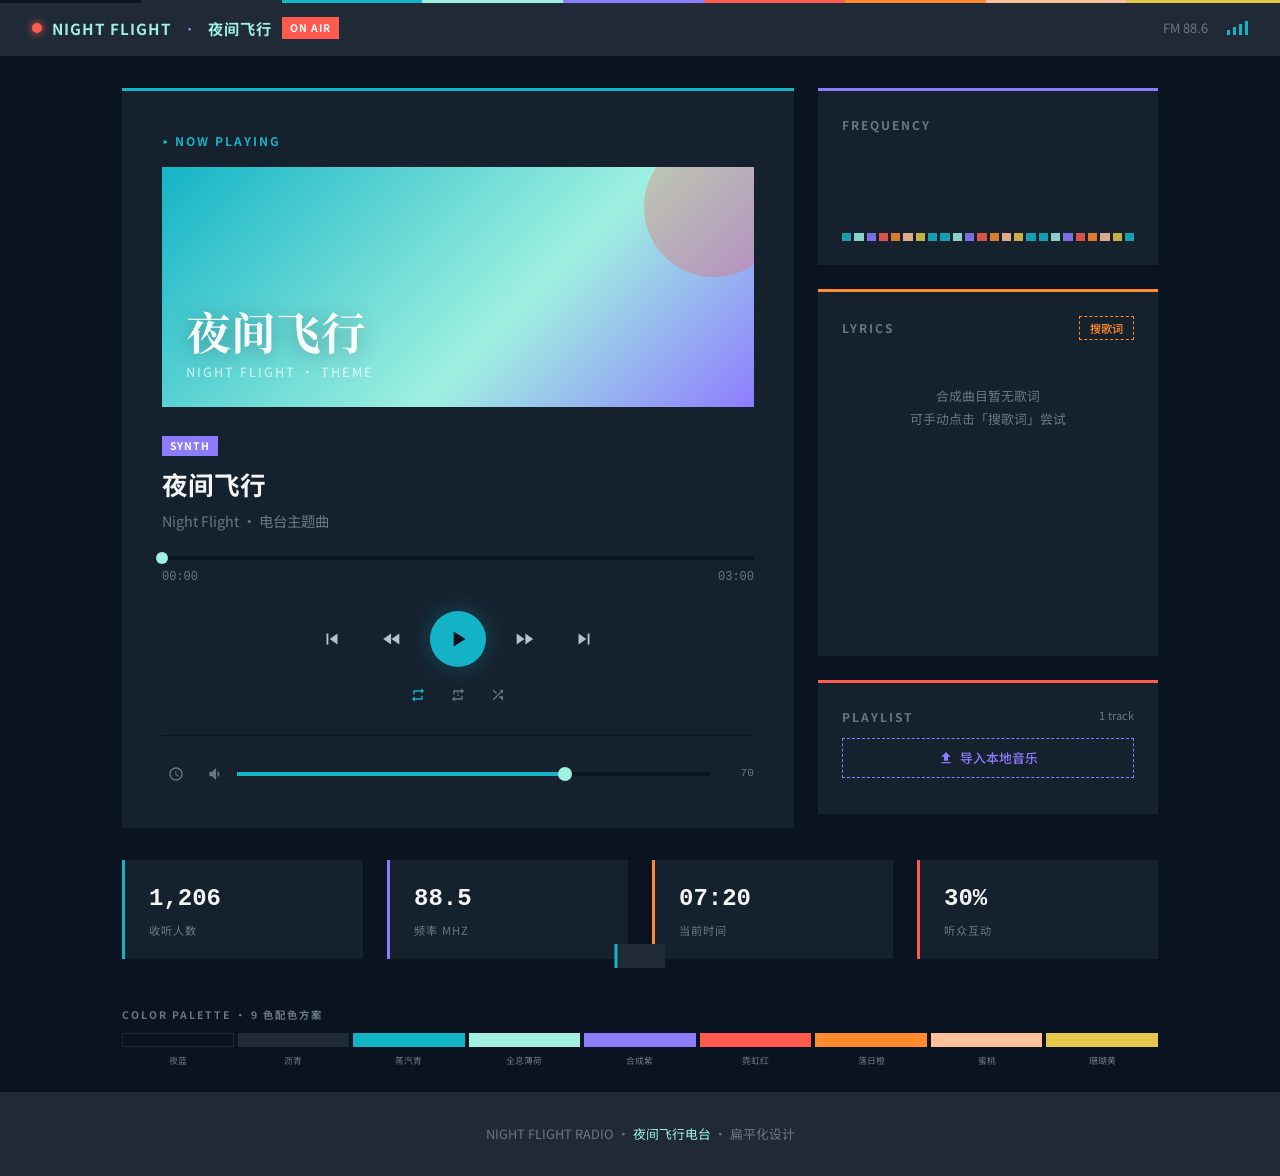
==== commit c9274380: "提交修改" ====
--- a/night-flight.html
+++ b/night-flight.html
@@ -4,7 +4,10 @@
     <meta charset="UTF-8">
     <meta name="viewport" content="width=device-width, initial-scale=1.0, user-scalable=no">
     <title>夜间飞行 · Night Radio</title>
-    <link href="https://fonts.googleapis.com/css2?family=Noto+Sans+SC:wght@300;400;500;700&family=Noto+Serif+SC:wght@700&display=swap" rel="stylesheet">
+    <link rel="preconnect" href="https://fonts.googleapis.com">
+    <link rel="preconnect" href="https://fonts.gstatic.com" crossorigin>
+    <link href="https://fonts.googleapis.com/css2?family=Noto+Sans+SC:wght@300;400;500;700&family=Noto+Serif+SC:wght@700&display=swap" rel="preload" as="style" onload="this.rel='stylesheet'">
+    <noscript><link href="https://fonts.googleapis.com/css2?family=Noto+Sans+SC:wght@300;400;500;700&family=Noto+Serif+SC:wght@700&display=swap" rel="stylesheet"></noscript>
     <style>
         :root {
             --night-runway: #0A1320;
@@ -129,6 +132,7 @@
             background: var(--panel);
             padding: 2.5rem;
             border-top: 3px solid var(--vaporwave-teal);
+            overflow: hidden;
         }
 
         .np-label {
@@ -209,12 +213,20 @@
             font-weight: 700;
             margin-bottom: 0.25rem;
             color: var(--text-bright);
+            white-space: nowrap;
+            overflow: hidden;
+            text-overflow: ellipsis;
+            max-width: 100%;
         }
 
         .np-artist {
             font-size: 0.9rem;
             color: var(--text-dim);
             margin-bottom: 1.5rem;
+            white-space: nowrap;
+            overflow: hidden;
+            text-overflow: ellipsis;
+            max-width: 100%;
         }
 
         .np-badge {
@@ -314,6 +326,39 @@
             box-shadow: 0 0 32px rgba(159, 240, 224, 0.4);
         }
 
+        .np-modes {
+            display: flex;
+            align-items: center;
+            justify-content: center;
+            gap: 0.5rem;
+            margin-top: 0.75rem;
+        }
+
+        .mode-btn {
+            border: none;
+            background: transparent;
+            cursor: pointer;
+            width: 32px;
+            height: 32px;
+            display: flex;
+            align-items: center;
+            justify-content: center;
+            border-radius: 50%;
+            color: var(--text-dim);
+            transition: color 0.2s, background 0.2s;
+        }
+
+        .mode-btn svg { width: 16px; height: 16px; fill: currentColor; }
+
+        .mode-btn:hover {
+            color: var(--text-mid);
+            background: var(--panel-hover);
+        }
+
+        .mode-btn.active {
+            color: var(--vaporwave-teal);
+        }
+
         .np-volume {
             display: flex;
             align-items: center;
@@ -321,6 +366,68 @@
             margin-top: 1.5rem;
             padding-top: 1.5rem;
             border-top: 1px solid var(--night-runway);
+        }
+
+        .np-sleep {
+            display: flex;
+            align-items: center;
+            position: relative;
+            gap: 0.3rem;
+        }
+
+        .sleep-btn {
+            border: none;
+            background: transparent;
+            cursor: pointer;
+            width: 28px;
+            height: 28px;
+            display: flex;
+            align-items: center;
+            justify-content: center;
+            color: var(--text-dim);
+            transition: color 0.2s;
+        }
+
+        .sleep-btn:hover { color: var(--text-mid); }
+        .sleep-btn.active { color: var(--sunset-glare); }
+        .sleep-btn svg { width: 16px; height: 16px; fill: currentColor; }
+
+        .sleep-menu {
+            display: none;
+            position: absolute;
+            top: -120px;
+            left: 0;
+            background: var(--panel);
+            border: 1px solid var(--wet-asphalt);
+            padding: 0.4rem 0;
+            z-index: 20;
+            min-width: 100px;
+        }
+
+        .sleep-menu.open { display: block; }
+
+        .sleep-menu button {
+            display: block;
+            width: 100%;
+            padding: 0.45rem 1rem;
+            border: none;
+            background: transparent;
+            color: var(--text-mid);
+            font-family: inherit;
+            font-size: 0.8rem;
+            cursor: pointer;
+            text-align: left;
+        }
+
+        .sleep-menu button:hover {
+            background: var(--night-runway);
+            color: var(--hologram-mint);
+        }
+
+        .sleep-status {
+            font-size: 0.7rem;
+            color: var(--sunset-glare);
+            font-family: 'Courier New', monospace;
         }
 
         .vol-icon { color: var(--text-dim); display: flex; align-items: center; cursor: pointer; }
@@ -872,7 +979,31 @@
                 </button>
             </div>
 
+            <div class="np-modes">
+                <button class="mode-btn active" id="modeSeq" data-mode="sequential" title="顺序播放">
+                    <svg viewBox="0 0 24 24"><path d="M7 7h10v3l4-4-4-4v3H5v6h2V7zm10 10H7v-3l-4 4 4 4v-3h12v-6h-2v4z"/></svg>
+                </button>
+                <button class="mode-btn" id="modeLoop" data-mode="loop-one" title="单曲循环">
+                    <svg viewBox="0 0 24 24"><path d="M7 7h10v3l4-4-4-4v3H5v6h2V7zm10 10H7v-3l-4 4 4 4v-3h12v-6h-2v4z"/><text x="12" y="14" text-anchor="middle" font-size="7" font-weight="bold" fill="currentColor">1</text></svg>
+                </button>
+                <button class="mode-btn" id="modeShuffle" data-mode="shuffle" title="随机播放">
+                    <svg viewBox="0 0 24 24"><path d="M10.59 9.17L5.41 4 4 5.41l5.17 5.17 1.42-1.41zM14.5 4l2.04 2.04L4 18.59 5.41 20 17.54 7.87 19.5 10V4h-5zm.33 9.41l-1.41 1.41 3.54 3.54L19.5 20V14h-5z"/></svg>
+                </button>
+            </div>
+
             <div class="np-volume">
+                <div class="np-sleep">
+                    <button class="sleep-btn" id="sleepBtn" title="睡眠定时器">
+                        <svg viewBox="0 0 24 24"><path d="M12 2C6.48 2 2 6.48 2 12s4.48 10 10 10 10-4.48 10-10S17.52 2 12 2zm0 18c-4.41 0-8-3.59-8-8s3.59-8 8-8 8 3.59 8 8-3.59 8-8 8zm.5-13H11v6l5.2 3.2.8-1.3-4.5-2.7V7z"/></svg>
+                    </button>
+                    <div class="sleep-menu" id="sleepMenu">
+                        <button data-min="15">15 分钟</button>
+                        <button data-min="30">30 分钟</button>
+                        <button data-min="60">1 小时</button>
+                        <button data-min="0">关闭</button>
+                    </div>
+                    <span class="sleep-status" id="sleepStatus"></span>
+                </div>
                 <span class="vol-icon" id="volIcon">
                     <svg viewBox="0 0 24 24"><path d="M3 9v6h4l5 5V4L7 9H3zm13.5 3A4.5 4.5 0 0014 7.97v8.05c1.48-.73 2.5-2.25 2.5-4.02z"/></svg>
                 </span>
@@ -975,7 +1106,7 @@
         let audioCtx = null;
         let masterGain = null;
         let analyser = null;
-        let activeNodes = [];
+        let activeNodes = new Set();
         let schedTimer = null;
         let nextNoteTime = 0;
         let melodyIdx = 0;
@@ -1042,17 +1173,16 @@
             gain.gain.exponentialRampToValueAtTime(0.0001, startTime + dur);
             osc.start(startTime);
             osc.stop(startTime + dur + 0.05);
-            activeNodes.push(osc);
+            activeNodes.add(osc);
             osc.onended = () => {
-                const i = activeNodes.indexOf(osc);
-                if (i >= 0) activeNodes.splice(i, 1);
+                activeNodes.delete(osc);
             };
         }
 
         function scheduler() {
             const t = tracks[currentIdx];
             const beatDur = 60 / t.bpm;
-            const ahead = 0.2;
+            const ahead = 1.0;
             while (nextNoteTime < audioCtx.currentTime + ahead) {
                 const mNote = t.melody[melodyIdx % t.melody.length];
                 playNote(mNote, nextNoteTime, beatDur * 0.9, t.wave, t.mVol || 0.18);
@@ -1079,8 +1209,14 @@
         function stopSynth() {
             if (schedTimer) { clearInterval(schedTimer); schedTimer = null; }
             activeNodes.forEach(n => { try { n.stop(); } catch(e){} });
-            activeNodes = [];
-        }
+            activeNodes.clear();
+        }
+
+        document.addEventListener('visibilitychange', () => {
+            if (!document.hidden && isPlaying && tracks[currentIdx] && tracks[currentIdx].type === 'synth') {
+                scheduler();
+            }
+        });
 
         function startFile() {
             initAudio();
@@ -1102,9 +1238,12 @@
         let currentIdx = 0;
         let isPlaying = false;
         let currentTime = 0;
-        let volume = 70;
-        let prevVolume = 70;
+        let volume = parseInt(localStorage.getItem('nf_volume')) || 70;
+        let prevVolume = parseInt(localStorage.getItem('nf_prevVolume')) || 70;
+        let playMode = localStorage.getItem('nf_playMode') || 'sequential';
         let timer = null;
+        let playStartCtxTime = 0;
+        let playStartOffset = 0;
 
         // DOM
         const elTitle = document.getElementById('npTitle');
@@ -1184,6 +1323,12 @@
             });
         }
 
+        function updatePlaylistActive() {
+            elPlList.querySelectorAll('.pl-item').forEach((el, i) => {
+                el.classList.toggle('active', i === currentIdx);
+            });
+        }
+
         function loadTrack(idx) {
             const t = tracks[idx];
             elTitle.textContent = t.title;
@@ -1206,7 +1351,7 @@
             bassIdx = 0;
             lrcCurrentIdx = -1;
             updateProgress();
-            renderPlaylist();
+            updatePlaylistActive();
             autoSearchLyrics();
         }
 
@@ -1237,7 +1382,6 @@
             } else {
                 startFile();
             }
-            startVisLoop();
             startSession();
             updateStats();
         }
@@ -1265,25 +1409,40 @@
 
         function startTimer() {
             stopTimer();
+            playStartCtxTime = audioCtx.currentTime;
+            playStartOffset = currentTime;
             timer = setInterval(() => {
-                currentTime += 1;
+                currentTime = playStartOffset + (audioCtx.currentTime - playStartCtxTime);
                 if (currentTime >= tracks[currentIdx].dur) {
                     nextTrack(true);
                     return;
                 }
                 updateProgress();
                 syncLyrics();
-            }, 1000);
+            }, 250);
         }
 
         function stopTimer() {
             if (timer) { clearInterval(timer); timer = null; }
+        }
+
+        function getNextIdx() {
+            if (playMode === 'loop-one') {
+                return currentIdx;
+            } else if (playMode === 'shuffle') {
+                if (tracks.length <= 1) return 0;
+                let next;
+                do { next = Math.floor(Math.random() * tracks.length); } while (next === currentIdx);
+                return next;
+            } else {
+                return (currentIdx + 1) % tracks.length;
+            }
         }
 
         function nextTrack(auto) {
             const wasPlaying = isPlaying;
             stopAll();
-            currentIdx = (currentIdx + 1) % tracks.length;
+            currentIdx = getNextIdx();
             loadTrack(currentIdx);
             resetSession();
             if (wasPlaying) {
@@ -1462,7 +1621,6 @@
         }
 
         // ============ 频谱可视化 ============
-        let visRaf = null;
         const visPalette = [
             '#14B4C6', '#9FF0E0', '#8E7CFF', '#FF5A4E',
             '#FF8B2E', '#FFC19A', '#E5C84B', '#14B4C6'
@@ -1477,18 +1635,12 @@
             }
         }
 
-        function startVisLoop() {
-            if (visRaf) cancelAnimationFrame(visRaf);
+        function initVisLoop() {
             const bars = elVisBars.children;
             const data = new Uint8Array(32);
 
             function draw() {
-                if (!isPlaying) {
-                    for (let i = 0; i < bars.length; i++) bars[i].style.height = '8%';
-                    visRaf = null;
-                    return;
-                }
-                if (analyser) {
+                if (isPlaying && analyser) {
                     analyser.getByteFrequencyData(data);
                     for (let i = 0; i < bars.length; i++) {
                         const idx = Math.floor(i * data.length / bars.length);
@@ -1496,13 +1648,30 @@
                         bars[i].style.height = h + '%';
                         bars[i].style.opacity = 0.6 + (h / 100) * 0.4;
                     }
+                } else {
+                    for (let i = 0; i < bars.length; i++) {
+                        bars[i].style.height = '8%';
+                        bars[i].style.opacity = 0.85;
+                    }
                 }
-                visRaf = requestAnimationFrame(draw);
+                requestAnimationFrame(draw);
             }
             draw();
         }
 
         // ============ 导入音乐 ============
+        function revokeTrackUrl(idx) {
+            const t = tracks[idx];
+            if (t && t.type === 'file' && t.url && t.url.startsWith('blob:')) {
+                URL.revokeObjectURL(t.url);
+                t.url = '';
+            }
+        }
+
+        window.addEventListener('beforeunload', () => {
+            tracks.forEach((t, i) => revokeTrackUrl(i));
+        });
+
         const fileGrads = [
             ["#8E7CFF","#FF5A4E","#FF8B2E"],
             ["#14B4C6","#9FF0E0","#8E7CFF"],
@@ -1552,6 +1721,7 @@
             elVolVal.textContent = volume;
             updateVolSlider();
             if (masterGain) masterGain.gain.value = volume / 100 * 0.35;
+            localStorage.setItem('nf_volume', volume);
         });
 
         // 点击喇叭图标切换静音
@@ -1566,6 +1736,8 @@
             elVolVal.textContent = volume;
             updateVolSlider();
             if (masterGain) masterGain.gain.value = volume / 100 * 0.35;
+            localStorage.setItem('nf_volume', volume);
+            localStorage.setItem('nf_prevVolume', prevVolume);
         });
 
         // ============ 进度条拖拽（支持触摸） ============
@@ -1585,21 +1757,35 @@
 
         elProgBar.addEventListener('mousedown', (e) => {
             draggingProg = true;
+            elProgFill.style.transition = 'none';
+            elProgDot.style.transition = 'none';
             seekFromEvent(e);
         });
         document.addEventListener('mousemove', (e) => {
             if (draggingProg) seekFromEvent(e);
         });
-        document.addEventListener('mouseup', () => { draggingProg = false; });
+        document.addEventListener('mouseup', () => {
+            if (draggingProg) {
+                elProgFill.style.transition = '';
+                elProgDot.style.transition = '';
+            }
+            draggingProg = false;
+        });
 
         elProgBar.addEventListener('touchstart', (e) => {
             draggingProg = true;
+            elProgFill.style.transition = 'none';
+            elProgDot.style.transition = 'none';
             seekFromEvent(e);
         }, { passive: true });
         elProgBar.addEventListener('touchmove', (e) => {
             if (draggingProg) seekFromEvent(e);
         }, { passive: true });
-        elProgBar.addEventListener('touchend', () => { draggingProg = false; });
+        elProgBar.addEventListener('touchend', () => {
+            elProgFill.style.transition = '';
+            elProgDot.style.transition = '';
+            draggingProg = false;
+        });
 
         // ============ 播放控制 ============
         elPlayBtn.addEventListener('click', togglePlay);
@@ -1627,6 +1813,96 @@
             if (e.code === 'ArrowLeft') prevTrack();
         });
 
+        // ============ 播放模式 ============
+        const modeBtns = document.querySelectorAll('.mode-btn');
+
+        function updatePlayModeUI() {
+            modeBtns.forEach(btn => {
+                btn.classList.toggle('active', btn.dataset.mode === playMode);
+            });
+        }
+
+        function setPlayMode(mode) {
+            playMode = mode;
+            localStorage.setItem('nf_playMode', playMode);
+            updatePlayModeUI();
+            const modeNames = { sequential: '顺序播放', 'loop-one': '单曲循环', shuffle: '随机播放' };
+            showToast(modeNames[mode]);
+        }
+
+        modeBtns.forEach(btn => {
+            btn.addEventListener('click', () => setPlayMode(btn.dataset.mode));
+        });
+
+        // ============ 睡眠定时器 ============
+        let sleepTimerId = null;
+        let sleepRemaining = 0;
+        const elSleepBtn = document.getElementById('sleepBtn');
+        const elSleepMenu = document.getElementById('sleepMenu');
+        const elSleepStatus = document.getElementById('sleepStatus');
+
+        elSleepBtn.addEventListener('click', (e) => {
+            e.stopPropagation();
+            elSleepMenu.classList.toggle('open');
+        });
+
+        document.addEventListener('click', () => {
+            elSleepMenu.classList.remove('open');
+        });
+
+        elSleepMenu.addEventListener('click', (e) => {
+            e.stopPropagation();
+        });
+
+        elSleepMenu.querySelectorAll('button').forEach(btn => {
+            btn.addEventListener('click', () => {
+                const min = parseInt(btn.dataset.min);
+                elSleepMenu.classList.remove('open');
+                if (min === 0) {
+                    stopSleepTimer();
+                    showToast('睡眠定时器已关闭');
+                } else {
+                    startSleepTimer(min);
+                }
+            });
+        });
+
+        function startSleepTimer(minutes) {
+            if (sleepTimerId) clearInterval(sleepTimerId);
+            sleepRemaining = minutes * 60;
+            elSleepBtn.classList.add('active');
+            elSleepStatus.textContent = fmtSleep(sleepRemaining);
+            sleepTimerId = setInterval(() => {
+                sleepRemaining--;
+                elSleepStatus.textContent = fmtSleep(sleepRemaining);
+                if (sleepRemaining <= 0) {
+                    clearInterval(sleepTimerId);
+                    sleepTimerId = null;
+                    elSleepBtn.classList.remove('active');
+                    elSleepStatus.textContent = '';
+                    if (isPlaying) togglePlay();
+                    showToast('睡眠定时器: 已停止播放');
+                }
+            }, 1000);
+            showToast(minutes + ' 分钟后停止播放');
+        }
+
+        function stopSleepTimer() {
+            if (sleepTimerId) {
+                clearInterval(sleepTimerId);
+                sleepTimerId = null;
+            }
+            sleepRemaining = 0;
+            elSleepBtn.classList.remove('active');
+            elSleepStatus.textContent = '';
+        }
+
+        function fmtSleep(sec) {
+            const m = Math.floor(sec / 60);
+            const s = sec % 60;
+            return m + ':' + String(s).padStart(2, '0');
+        }
+
         // ============ 动态电台统计 ============
         // 歌曲风格 → 基准频率、听众、互动率
         const styleStats = {
@@ -1697,10 +1973,16 @@
 
         // 初始化
         buildBars();
+        initVisLoop();
         loadTrack(0);
         updateClock();
         setInterval(updateClock, 1000);
+        // 恢复保存的音量到 UI
+        elVolRange.value = volume;
+        elVolVal.textContent = volume;
         updateVolSlider();
+        // 恢复保存的播放模式到 UI
+        updatePlayModeUI();
     </script>
 </body>
 </html>
